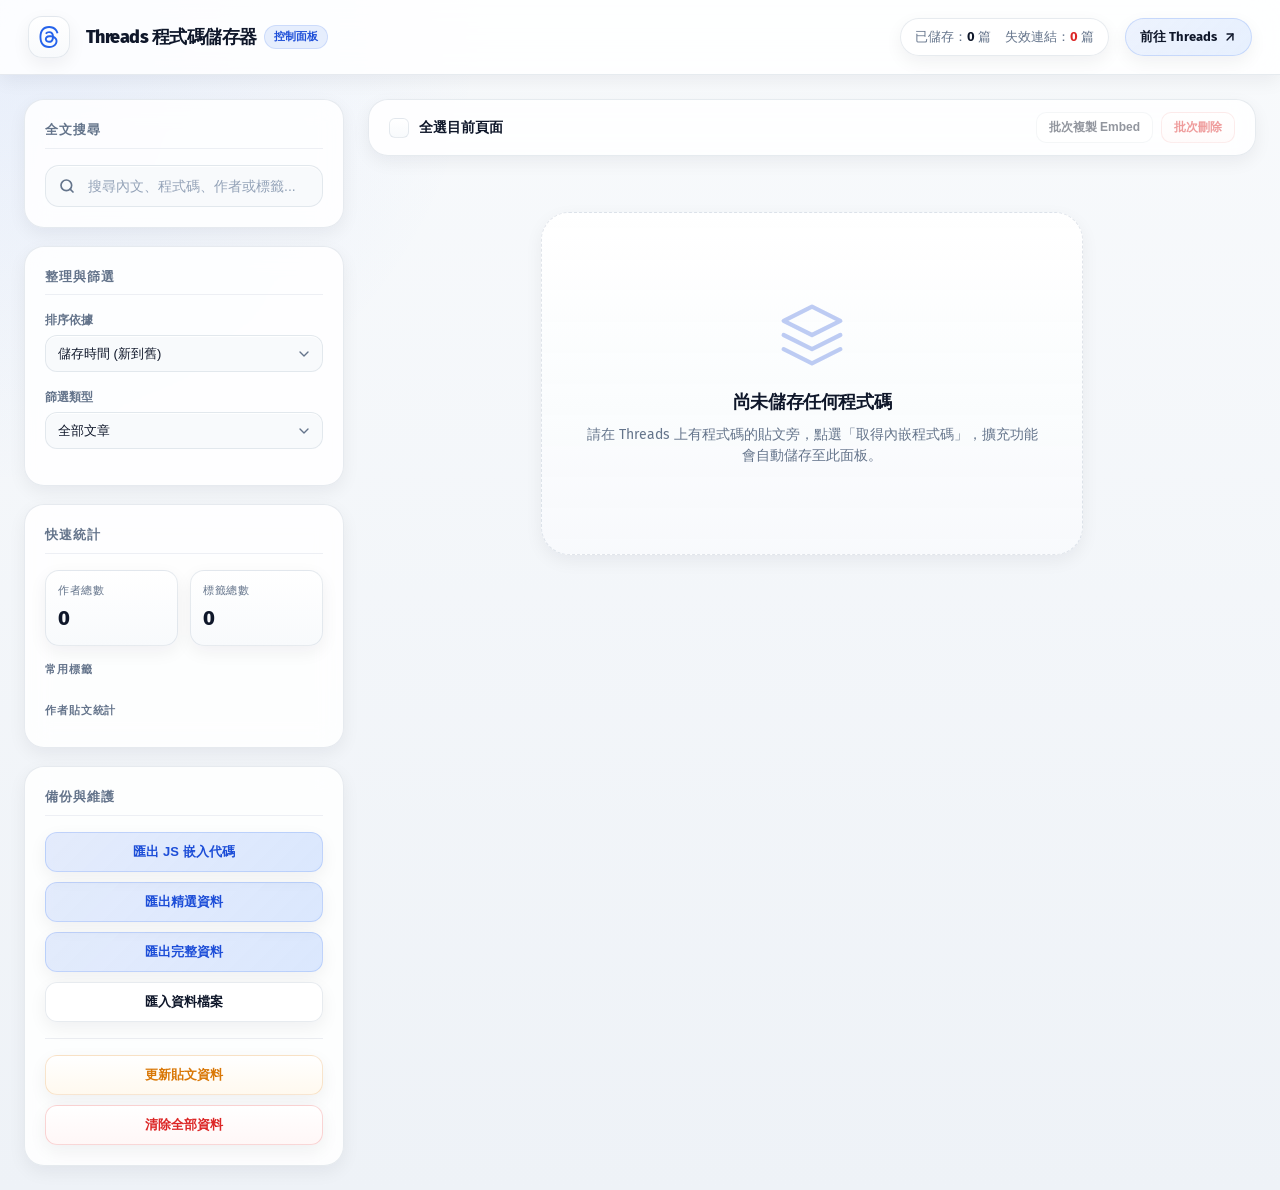
==== dashboard.html @ d208f596 "feat(dashboard): 新增貼文即時預覽彈窗與技術架構文件 - 實作貼文即時預覽 Modal，支援原生 Frame 渲染、原始碼檢視與多裝置寬度切換 - 更新 manifest.json 安" ====
<!DOCTYPE html>
<html lang="zh-TW">

<head>
  <meta charset="UTF-8">
  <link rel="icon" type="image/png" href="favicon.png">
  <meta name="viewport" content="width=device-width, initial-scale=1.0">
  <title>Threads 程式碼儲存器 - 控制面板</title>
  <link rel="stylesheet" href="dashboard.css">
</head>

<body>
  <header class="navbar">
    <div class="nav-left">
      <div class="logo">
        <svg aria-label="Threads" height="24" role="img" viewBox="0 0 192 192" width="24"
          xmlns="http://www.w3.org/2000/svg" fill="currentColor">
          <path
            d="M141.537 88.9883C140.71 88.5919 139.87 88.2104 139.019 87.8451C137.537 60.5382 122.616 44.905 97.5619 44.745C97.4484 44.7443 97.3355 44.7443 97.222 44.7443C82.2364 44.7443 69.7731 51.1409 62.102 62.7807L75.881 72.2328C81.6116 63.5383 90.6052 61.6848 97.2286 61.6848C97.3051 61.6848 97.3819 61.6848 97.4576 61.6855C105.707 61.7381 111.932 64.1366 115.961 68.814C118.893 72.2193 120.854 76.925 121.825 82.8638C114.511 81.6207 106.601 81.2385 98.145 81.7233C74.3247 83.0954 59.0111 96.9879 60.0396 116.292C60.5615 126.084 65.4397 134.508 73.775 140.011C80.8224 144.663 89.899 146.938 99.3323 146.423C111.79 145.74 121.563 140.987 128.381 132.296C133.559 125.696 136.834 117.143 138.28 106.366C144.217 109.949 148.617 114.664 151.047 120.332C155.179 129.967 155.42 145.8 142.501 158.708C131.182 170.016 117.576 174.908 97.0135 175.059C74.2042 174.89 56.9538 167.575 45.7381 153.317C35.2355 139.966 29.8077 120.682 29.6052 96C29.8077 71.3178 35.2355 52.0336 45.7381 38.6827C56.9538 24.4249 74.2039 17.11 97.0132 16.9405C119.988 17.1113 137.539 24.4614 149.184 38.788C154.894 45.8136 159.199 54.6488 162.037 64.9503L178.184 60.6422C174.744 47.9622 169.331 37.0357 161.965 27.974C147.036 9.60668 125.202 0.195148 97.0695 0H96.9569C68.8816 0.19447 47.2921 9.6418 32.7883 28.0793C19.8819 44.4864 13.2244 67.3157 13.0007 95.9325L13 96L13.0007 96.0675C13.2244 124.684 19.8819 147.514 32.7883 163.921C47.2921 182.358 68.8816 191.806 96.9569 192H97.0695C122.03 191.827 139.624 185.292 154.118 170.811C173.081 151.866 172.51 128.119 166.26 113.541C161.776 103.087 153.227 94.5962 141.537 88.9883ZM98.4405 129.507C88.0005 130.095 77.1544 125.409 76.6196 115.372C76.2232 107.93 81.9158 99.626 99.0812 98.6368C101.047 98.5234 102.976 98.468 104.871 98.468C111.106 98.468 116.939 99.0737 122.242 100.233C120.264 124.935 108.662 128.946 98.4405 129.507Z" />
        </svg>
      </div>
      <h1 class="nav-title">Threads 程式碼儲存器 <span class="badge">控制面板</span></h1>
    </div>
    <div class="nav-right">
      <div class="global-stats">
        <span class="stat-item">已儲存：<strong id="totalSavedCount">0</strong> 篇</span>
        <span class="stat-item">失效連結：<strong id="totalExpiredCount" class="danger-text">0</strong> 篇</span>
        <span class="stat-item is-hidden" id="updatingStatItem">更新中：<strong id="updatingProgressCount"
            class="warning-text">0/0</strong></span>
      </div>
      <a href="https://www.threads.com/" target="_blank" rel="noopener noreferrer" class="threads-link">
        前往 Threads
        <svg xmlns="http://www.w3.org/2000/svg" width="14" height="14" viewBox="0 0 24 24" fill="none"
          stroke="currentColor" stroke-width="2.5" stroke-linecap="round" stroke-linejoin="round">
          <line x1="7" y1="17" x2="17" y2="7" />
          <polyline points="7 7 17 7 17 17" />
        </svg>
      </a>
    </div>
  </header>
  <div class="dashboard-container">
    <aside class="sidebar">
      <div class="sidebar-section">
        <h3>全文搜尋</h3>
        <div class="search-wrapper">
          <svg xmlns="http://www.w3.org/2000/svg" width="16" height="16" viewBox="0 0 24 24" fill="none"
            stroke="currentColor" stroke-width="2.5" stroke-linecap="round" stroke-linejoin="round" class="search-icon">
            <circle cx="11" cy="11" r="8" />
            <line x1="21" y1="21" x2="16.65" y2="16.65" />
          </svg>
          <input type="text" id="searchInput" placeholder="搜尋內文、程式碼、作者或標籤...">
        </div>
      </div>
      <div class="sidebar-section">
        <h3>整理與篩選</h3>
        <div class="control-group">
          <label for="sortSelect">排序依據</label>
          <select id="sortSelect" class="form-select">
            <option value="savedAt-desc">儲存時間 (新到舊)</option>
            <option value="savedAt-asc">儲存時間 (舊到新)</option>
            <option value="timestamp-desc">發文時間 (新到舊)</option>
            <option value="timestamp-asc">發文時間 (舊到新)</option>
            <option value="author-asc">作者 (A-Z)</option>
            <option value="author-desc">作者 (Z-A)</option>
            <option value="codeCount-desc">程式碼數量 (多到少)</option>
            <option value="codeCount-asc">程式碼數量 (少到多)</option>
          </select>
        </div>
        <div class="control-group">
          <label for="filterSelect">篩選類型</label>
          <select id="filterSelect" class="form-select">
            <option value="all">全部文章</option>
            <option value="author">按作者</option>
            <option value="tag">按標籤</option>
            <option value="noTimestamp">無發文時間</option>
            <option value="expired">失效貼文</option>
          </select>
        </div>
        <div class="control-group is-hidden" id="filterValueContainer">
          <label for="filterValueSelect">篩選數值</label>
          <select id="filterValueSelect" class="form-select">
            <option value="">全部</option>
          </select>
        </div>
      </div>
      <div class="sidebar-section">
        <h3>快速統計</h3>
        <div class="stats-panel">
          <div class="mini-stat-card">
            <span class="label">作者總數</span>
            <span class="val" id="uniqueAuthorsCount">0</span>
          </div>
          <div class="mini-stat-card">
            <span class="label">標籤總數</span>
            <span class="val" id="uniqueTagsCount">0</span>
          </div>
        </div>
        <div class="tags-cloud-wrapper">
          <div class="small-title">常用標籤</div>
          <div class="tags-cloud" id="tagsCloud">
          </div>
        </div>
        <div class="authors-cloud-wrapper">
          <div class="small-title">作者貼文統計</div>
          <div class="authors-cloud" id="authorsCloud">
          </div>
        </div>
      </div>
      <div class="sidebar-section">
        <h3>備份與維護</h3>
        <div class="actions-grid">
          <button class="btn btn-primary" id="exportBtn" title="匯出簡易嵌入代碼 (.js)">匯出 JS 嵌入代碼</button>
          <button class="btn btn-primary" id="exportFeaturedBtn" title="匯出精選貼文格式 (config.js)">匯出精選資料</button>
          <button class="btn btn-primary" id="exportFullBtn" title="匯出包含貼文詳細資料的備份檔案 (.js)">匯出完整資料</button>
          <button class="btn id-btn" id="importBtn">匯入資料檔案</button>
        </div>
        <div class="maintenance-actions">
          <button class="btn btn-warning" id="updateTimestampsBtn" title="開啟暫時分頁，向 Threads 擷取最新發文時間與內容">更新貼文資料</button>
          <div class="update-controls is-hidden" id="updateControlsContainer">
            <div class="update-progress-info">
              <span class="update-progress-text" id="updateProgressText">更新中 (0/0)</span>
              <span class="update-badge" id="updateStatusBadge">執行中</span>
            </div>
            <div class="progress-track">
              <div class="progress-fill" id="updateProgressFill"></div>
            </div>
            <div class="update-btn-group">
              <button class="btn btn-small btn-primary" id="pauseUpdateBtn" title="暫停/繼續更新">暫停</button>
              <button class="btn btn-small btn-danger" id="cancelUpdateBtn" title="停止更新">取消</button>
            </div>
          </div>
          <button class="btn btn-danger" id="clearBtn">清除全部資料</button>
        </div>
      </div>
    </aside>
    <main class="main-content">
      <div class="batch-bar">
        <div class="batch-left">
          <label class="checkbox-container">
            <input type="checkbox" id="selectAllCheckbox">
            <span class="checkmark"></span>
            <span class="label-text">全選目前頁面</span>
          </label>
          <span id="selectionInfo" class="selection-info-text is-hidden">已選取 0 篇</span>
        </div>
        <div class="batch-right batch-actions-disabled" id="batchActionsContainer">
          <button class="btn btn-small" id="batchCopyEmbedBtn">批次複製 Embed</button>
          <button class="btn btn-small btn-danger" id="batchDeleteBtn">批次刪除</button>
        </div>
      </div>
      <div class="grid-container" id="articlesContainer">
        <div class="empty-state">
          <svg xmlns="http://www.w3.org/2000/svg" viewBox="0 0 24 24" fill="none" stroke="currentColor"
            stroke-width="1.5" stroke-linecap="round" stroke-linejoin="round" class="empty-icon">
            <polygon points="12 2 2 7 12 12 22 7 12 2" />
            <polyline points="2 17 12 22 22 17" />
            <polyline points="2 12 12 17 22 12" />
          </svg>
          <p class="empty-title">尚未儲存任何程式碼</p>
          <p class="empty-description">請在 Threads 上有程式碼的貼文旁，點選「取得內嵌程式碼」，擴充功能會自動儲存至此面板。</p>
        </div>
      </div>
    </main>
  </div>
  <div class="modal-overlay" id="confirmModal">
    <div class="modal-container">
      <div class="modal-header">
        <h4 id="modalTitle">確認操作</h4>
        <button class="modal-close-btn" id="modalCloseBtn">&times;</button>
      </div>
      <div class="modal-body">
        <p id="modalMessage">您確定要執行此操作嗎？此動作將無法還原。</p>
      </div>
      <div class="modal-footer">
        <button class="btn" id="modalCancelBtn">取消</button>
        <button class="btn btn-danger" id="modalConfirmBtn">確定</button>
      </div>
    </div>
  </div>
  <div class="modal-overlay" id="importModal">
    <div class="modal-container">
      <div class="modal-header">
        <h4>匯入資料選項</h4>
        <button class="modal-close-btn" id="importModalCloseBtn">&times;</button>
      </div>
      <div class="modal-body">
        <p id="importModalMessage">偵測到已準備匯入的文章資料。請選擇匯入模式：</p>
        <div class="import-mode-options">
          <div class="import-option" id="importModeMerge">
            <h5>合併資料 (推薦)</h5>
            <p>與現有資料進行比對，僅加入不存在的貼文，不會覆蓋現有內容。</p>
          </div>
          <div class="import-option" id="importModeOverwrite">
            <h5>完全覆寫</h5>
            <p>清除所有現有儲存的貼文，以匯入的檔案內容完全取代。</p>
          </div>
        </div>
      </div>
      <div class="modal-footer">
        <button class="btn" id="importModalCancelBtn">取消匯入</button>
      </div>
    </div>
  </div>
  <div class="modal-overlay preview-modal-overlay" id="previewModal">
    <div class="modal-container preview-modal-container">
      <div class="preview-modal-header">
        <div class="preview-header-left">
          <div class="preview-badge">即時預覽</div>
          <h4 id="previewAuthorTitle">@author</h4>
          <span class="preview-counter" id="previewIndexCounter">第 1 / 1 篇</span>
        </div>
        <div class="preview-header-nav">
          <button class="preview-nav-btn" id="previewPrevBtn" title="上一篇 (鍵盤 ←)">
            <svg xmlns="http://www.w3.org/2000/svg" width="16" height="16" viewBox="0 0 24 24" fill="none"
              stroke="currentColor" stroke-width="2.5" stroke-linecap="round" stroke-linejoin="round">
              <polyline points="15 18 9 12 15 6" />
            </svg>
          </button>
          <button class="preview-nav-btn" id="previewNextBtn" title="下一篇 (鍵盤 →)">
            <svg xmlns="http://www.w3.org/2000/svg" width="16" height="16" viewBox="0 0 24 24" fill="none"
              stroke="currentColor" stroke-width="2.5" stroke-linecap="round" stroke-linejoin="round">
              <polyline points="9 18 15 12 9 6" />
            </svg>
          </button>
          <button class="modal-close-btn preview-close-btn" id="previewCloseBtn" title="關閉 (ESC)">&times;</button>
        </div>
      </div>
      <div class="preview-toolbar">
        <div class="preview-tabs">
          <button class="preview-tab active" data-tab="embed">原生內嵌預覽</button>
          <button class="preview-tab" data-tab="raw">原始碼與中繼資料</button>
        </div>
        <div class="preview-device-switcher" id="previewDeviceSwitcher">
          <button class="device-btn active" data-width="658px" title="Threads 官方預設寬度 (658px)">官方預設 (658px)</button>
          <button class="device-btn" data-width="480px" title="平板 (480px)">平板 (480px)</button>
          <button class="device-btn" data-width="320px" title="手機 / 官方最小寬度 (320px)">手機 (320px)</button>
          <button class="device-btn" data-width="100%" title="自適應 100%">自適應 (100%)</button>
        </div>
      </div>
      <div class="preview-modal-body">
        <div class="preview-pane active" id="paneEmbed">
          <div class="preview-iframe-wrapper" id="previewIframeWrapper">
            <div class="preview-loading-spinner" id="previewLoadingSpinner">
              <div class="spinner"></div>
              <span>正在載入 Threads 原生內嵌元件...</span>
            </div>
            <iframe id="previewIframe" class="preview-iframe" src="about:blank" title="Threads 貼文即時預覽框架"></iframe>
          </div>
        </div>
        <div class="preview-pane" id="paneRaw">
          <div class="preview-raw-view" id="previewRawView"></div>
        </div>
      </div>
      <div class="preview-modal-footer">
        <div class="preview-footer-left">
          <span class="preview-post-time" id="previewPostTime"></span>
        </div>
        <div class="preview-footer-actions">
          <button class="preview-action-btn secondary" id="previewCopyCodeBtn">
            <svg xmlns="http://www.w3.org/2000/svg" width="14" height="14" viewBox="0 0 24 24" fill="none"
              stroke="currentColor" stroke-width="2.5" stroke-linecap="round" stroke-linejoin="round">
              <rect x="9" y="9" width="13" height="13" rx="2" ry="2" />
              <path d="M5 15H4a2 2 0 0 1-2-2V4a2 2 0 0 1 2-2h9a2 2 0 0 1 2 2v1" />
            </svg>
            複製程式碼
          </button>
          <button class="preview-action-btn secondary" id="previewCopyEmbedBtn">
            <svg xmlns="http://www.w3.org/2000/svg" width="14" height="14" viewBox="0 0 24 24" fill="none"
              stroke="currentColor" stroke-width="2.5" stroke-linecap="round" stroke-linejoin="round">
              <polyline points="16 18 22 12 16 6" />
              <polyline points="8 6 2 12 8 18" />
            </svg>
            複製內嵌代碼
          </button>
          <a class="preview-action-btn primary" id="previewOpenThreadsLink" target="_blank" rel="noopener noreferrer">
            <span>在 Threads 開啟原文</span>
            <svg xmlns="http://www.w3.org/2000/svg" width="13" height="13" viewBox="0 0 24 24" fill="none"
              stroke="currentColor" stroke-width="2.5" stroke-linecap="round" stroke-linejoin="round">
              <path d="M18 13v6a2 2 0 0 1-2 2H5a2 2 0 0 1-2-2V8a2 2 0 0 1 2-2h6" />
              <polyline points="15 3 21 3 21 9" />
              <line x1="10" y1="14" x2="21" y2="3" />
            </svg>
          </a>
        </div>
      </div>
    </div>
  </div>
  <div class="toast-container" id="toastContainer"></div>
  <input type="file" id="importFileInput" accept=".js,.json" class="is-hidden" title="匯入資料檔案">
  <script src="dashboard.js"></script>
</body>

</html>
---- dashboard.css ----
@import url('https://fonts.googleapis.com/css2?family=Fira+Code:wght@400;500;600;700&family=Fira+Sans:wght@400;500;600;700;800&display=swap');

:root {
    color-scheme: light;
    --bg-color: #f4f7fb;
    --panel-bg: rgba(255, 255, 255, 0.86);
    --panel-border: rgba(148, 163, 184, 0.22);
    --card-bg: rgba(255, 255, 255, 0.96);
    --card-border: rgba(148, 163, 184, 0.18);
    --text-primary: #0f172a;
    --text-secondary: #64748b;
    --primary-blue: #2563eb;
    --primary-blue-hover: #1d4ed8;
    --danger-red: #dc2626;
    --danger-red-hover: #b91c1c;
    --warning-orange: #d97706;
    --warning-orange-hover: #b45309;
    --code-bg: #f8fafc;
    --code-text: #0f172a;
    --code-border: rgba(148, 163, 184, 0.22);
    --font-sans: 'Fira Sans', -apple-system, BlinkMacSystemFont, 'Segoe UI', sans-serif;
    --font-mono: 'Fira Code', ui-monospace, SFMono-Regular, Consolas, monospace;
    --transition-speed: 0.18s;
    --focus-ring: 0 0 0 4px rgba(37, 99, 235, 0.14);
    --shadow-sm: 0 6px 18px rgba(15, 23, 42, 0.06);
    --shadow-md: 0 14px 36px rgba(15, 23, 42, 0.08);
    --shadow-lg: 0 24px 48px rgba(15, 23, 42, 0.12);
    --radius-sm: 12px;
    --radius-md: 16px;
    --radius-lg: 20px;
    --radius-xl: 28px;
}

* {
    margin: 0;
    padding: 0;
    box-sizing: border-box;
}

html {
    background: var(--bg-color);
}

body {
    font-family: var(--font-sans);
    background:
        radial-gradient(circle at top left, rgba(37, 99, 235, 0.08), transparent 28%),
        linear-gradient(180deg, #f8fafc 0%, #eef2f7 100%);
    color: var(--text-primary);
    min-height: 100vh;
    display: flex;
    flex-direction: column;
    overflow-x: hidden;
    line-height: 1.5;
}

.navbar {
    display: flex;
    justify-content: space-between;
    align-items: center;
    gap: 16px;
    padding: 16px 28px;
    background: rgba(255, 255, 255, 0.84);
    -webkit-backdrop-filter: blur(16px);
    backdrop-filter: blur(16px);
    border-bottom: 1px solid var(--panel-border);
    position: sticky;
    top: 0;
    z-index: 100;
    box-shadow: var(--shadow-sm);
}

.nav-left,
.nav-right {
    display: flex;
    align-items: center;
    gap: 16px;
    min-width: 0;
}

.logo {
    width: 42px;
    height: 42px;
    border-radius: 14px;
    display: inline-flex;
    align-items: center;
    justify-content: center;
    background: linear-gradient(180deg, #fff, #f8fafc);
    border: 1px solid var(--panel-border);
    box-shadow: var(--shadow-sm);
    color: var(--primary-blue);
    flex-shrink: 0;
}

.logo svg {
    width: 22px;
    height: 22px;
}

.nav-title {
    font-size: 18px;
    font-weight: 800;
    display: flex;
    align-items: center;
    gap: 8px;
    letter-spacing: -0.03em;
    white-space: nowrap;
}

.nav-title .badge {
    font-size: 11px;
    background: rgba(37, 99, 235, 0.1);
    color: var(--primary-blue-hover);
    padding: 3px 9px;
    border-radius: 999px;
    font-weight: 700;
    border: 1px solid rgba(37, 99, 235, 0.14);
    letter-spacing: 0;
}

.global-stats {
    display: flex;
    align-items: center;
    gap: 14px;
    font-size: 13px;
    background: rgba(255, 255, 255, 0.86);
    padding: 8px 14px;
    border-radius: 999px;
    border: 1px solid var(--panel-border);
    box-shadow: var(--shadow-sm);
    flex-wrap: wrap;
}

.stat-item {
    color: var(--text-secondary);
}

.stat-item strong {
    color: var(--text-primary);
}

.danger-text {
    color: var(--danger-red) !important;
}

.warning-text {
    color: var(--warning-orange) !important;
}

.threads-link {
    display: inline-flex;
    align-items: center;
    gap: 6px;
    font-size: 13px;
    font-weight: 700;
    color: var(--text-primary);
    text-decoration: none;
    background: linear-gradient(135deg, rgba(37, 99, 235, 0.08), rgba(59, 130, 246, 0.12));
    border: 1px solid rgba(37, 99, 235, 0.18);
    padding: 8px 14px;
    border-radius: 999px;
    transition: transform var(--transition-speed), box-shadow var(--transition-speed), background var(--transition-speed), border-color var(--transition-speed);
    box-shadow: var(--shadow-sm);
    flex-shrink: 0;
}

.threads-link:hover {
    background: linear-gradient(135deg, rgba(37, 99, 235, 0.12), rgba(59, 130, 246, 0.16));
    border-color: rgba(37, 99, 235, 0.26);
    transform: translateY(-1px);
    box-shadow: var(--shadow-md);
}

.dashboard-container {
    display: flex;
    flex: 1;
    width: 100%;
    max-width: 1800px;
    margin: 0 auto;
    padding: 24px;
    gap: 24px;
    min-width: 0;
}

.sidebar {
    width: 320px;
    flex-shrink: 0;
    display: flex;
    flex-direction: column;
    gap: 18px;
}

.sidebar-section {
    background: var(--panel-bg);
    border: 1px solid var(--panel-border);
    border-radius: var(--radius-lg);
    padding: 20px;
    -webkit-backdrop-filter: blur(12px);
    backdrop-filter: blur(12px);
    box-shadow: var(--shadow-sm);
}

.sidebar-section h3 {
    font-size: 13px;
    font-weight: 800;
    text-transform: uppercase;
    letter-spacing: 0.08em;
    margin-bottom: 16px;
    color: var(--text-secondary);
    padding-bottom: 8px;
    border-bottom: 1px solid rgba(148, 163, 184, 0.16);
}

.search-wrapper {
    position: relative;
    width: 100%;
}

.search-icon {
    position: absolute;
    left: 14px;
    top: 50%;
    transform: translateY(-50%);
    color: var(--text-secondary);
    pointer-events: none;
}

#searchInput {
    width: 100%;
    padding: 12px 16px 12px 42px;
    background: rgba(248, 250, 252, 0.96);
    border: 1px solid var(--panel-border);
    border-radius: 14px;
    color: var(--text-primary);
    font-size: 14px;
    outline: none;
    transition: all var(--transition-speed);
    box-shadow: inset 0 1px 0 rgba(255, 255, 255, 0.85);
}

#searchInput::placeholder {
    color: #94a3b8;
}

#searchInput:hover {
    border-color: rgba(148, 163, 184, 0.32);
    background: #fff;
}

#searchInput:focus {
    border-color: rgba(37, 99, 235, 0.28);
    box-shadow: var(--focus-ring);
    background: #fff;
}

.control-group {
    margin-bottom: 16px;
    display: flex;
    flex-direction: column;
    gap: 6px;
}

.control-group:last-child {
    margin-bottom: 0;
}

.control-group label {
    font-size: 12px;
    font-weight: 600;
    color: var(--text-secondary);
}

.form-select {
    width: 100%;
    padding: 10px 12px;
    background: rgba(248, 250, 252, 0.96);
    border: 1px solid var(--panel-border);
    border-radius: 12px;
    color: var(--text-primary);
    font-size: 13px;
    cursor: pointer;
    outline: none;
    transition: all var(--transition-speed);
    appearance: none;
    background-image: url("data:image/svg+xml,%3Csvg xmlns='http://www.w3.org/2000/svg' width='24' height='24' viewBox='0 0 24 24' fill='none' stroke='%2364748b' stroke-width='2' stroke-linecap='round' stroke-linejoin='round'%3E%3Cpolyline points='6 9 12 15 18 9'%3E%3C/polyline%3E%3C/svg%3E");
    background-repeat: no-repeat;
    background-position: right 10px center;
    background-size: 16px;
    box-shadow: inset 0 1px 0 rgba(255, 255, 255, 0.85);
}

.form-select:hover {
    border-color: rgba(148, 163, 184, 0.32);
    background-color: #fff;
}

.form-select:focus {
    border-color: rgba(37, 99, 235, 0.28);
    box-shadow: var(--focus-ring);
    background-color: #fff;
}

.form-select option {
    background: #fff;
    color: var(--text-primary);
}

.stats-panel {
    display: grid;
    grid-template-columns: repeat(2, minmax(0, 1fr));
    gap: 12px;
    margin-bottom: 16px;
}

.mini-stat-card {
    background: linear-gradient(180deg, #fff, #f8fafc);
    border: 1px solid var(--panel-border);
    padding: 12px;
    border-radius: 14px;
    display: flex;
    flex-direction: column;
    gap: 4px;
    box-shadow: var(--shadow-sm);
}

.mini-stat-card .label {
    font-size: 11px;
    color: var(--text-secondary);
    text-transform: uppercase;
    letter-spacing: 0.05em;
}

.mini-stat-card .val {
    font-size: 20px;
    font-weight: 800;
    color: var(--text-primary);
    letter-spacing: -0.03em;
}

.tags-cloud-wrapper,
.authors-cloud-wrapper {
    display: flex;
    flex-direction: column;
    gap: 8px;
}

.authors-cloud-wrapper {
    margin-top: 16px;
}

.tags-cloud-wrapper .small-title,
.authors-cloud-wrapper .small-title {
    font-size: 11px;
    font-weight: 700;
    color: var(--text-secondary);
    text-transform: uppercase;
    letter-spacing: 0.08em;
}

.tags-cloud,
.authors-cloud {
    display: flex;
    flex-wrap: wrap;
    gap: 6px;
    max-height: 120px;
    overflow-y: auto;
}

.tag-badge {
    font-size: 11px;
    background: rgba(37, 99, 235, 0.08);
    color: var(--primary-blue-hover);
    padding: 4px 8px;
    border-radius: 999px;
    cursor: pointer;
    border: 1px solid rgba(37, 99, 235, 0.14);
    transition: all var(--transition-speed);
}

.tag-badge:hover {
    background: rgba(37, 99, 235, 0.14);
    color: var(--primary-blue-hover);
    border-color: rgba(37, 99, 235, 0.22);
}

.tag-badge.active {
    background: linear-gradient(135deg, rgba(37, 99, 235, 0.16), rgba(59, 130, 246, 0.2));
    color: var(--primary-blue-hover);
    border-color: rgba(37, 99, 235, 0.26);
}

.actions-grid,
.maintenance-actions {
    display: flex;
    flex-direction: column;
    gap: 10px;
}

.actions-grid {
    margin-bottom: 16px;
}

.maintenance-actions {
    border-top: 1px solid rgba(148, 163, 184, 0.18);
    padding-top: 16px;
}

.btn {
    width: 100%;
    padding: 10px 16px;
    font-size: 13px;
    font-weight: 700;
    border-radius: 12px;
    cursor: pointer;
    transition: all var(--transition-speed);
    border: 1px solid var(--panel-border);
    background: rgba(255, 255, 255, 0.96);
    color: var(--text-primary);
    display: inline-flex;
    align-items: center;
    justify-content: center;
    gap: 8px;
    text-align: center;
    box-shadow: var(--shadow-sm);
}

.btn:hover {
    background: linear-gradient(180deg, #fff, #f8fafc);
    border-color: rgba(148, 163, 184, 0.32);
    transform: translateY(-1px);
    box-shadow: var(--shadow-md);
}

.btn:active {
    transform: translateY(0);
}

.btn:focus-visible {
    outline: none;
    box-shadow: var(--focus-ring);
}

.btn-primary {
    background: linear-gradient(135deg, rgba(37, 99, 235, 0.12), rgba(59, 130, 246, 0.18));
    border-color: rgba(37, 99, 235, 0.18);
    color: var(--primary-blue-hover);
}

.btn-primary:hover {
    background: linear-gradient(135deg, rgba(37, 99, 235, 0.16), rgba(59, 130, 246, 0.22));
    border-color: rgba(37, 99, 235, 0.24);
}

.btn-danger {
    background: linear-gradient(180deg, #fff, #fff7f7);
    border-color: rgba(220, 38, 38, 0.18);
    color: var(--danger-red);
}

.btn-danger:hover {
    background: linear-gradient(180deg, #fff, #fff1f1);
    border-color: rgba(220, 38, 38, 0.28);
}

.btn-warning {
    background: linear-gradient(180deg, #fff, #fff9ef);
    border-color: rgba(217, 119, 6, 0.18);
    color: var(--warning-orange);
}

.btn-warning:hover {
    background: linear-gradient(180deg, #fff, #fff3df);
    border-color: rgba(217, 119, 6, 0.28);
}

.btn-updating {
    background: linear-gradient(135deg, rgba(217, 119, 6, 0.15), rgba(245, 158, 11, 0.25));
    border-color: rgba(217, 119, 6, 0.4);
    color: #b45309;
    animation: pulse-updating 1.8s infinite ease-in-out;
}

@keyframes pulse-updating {

    0%,
    100% {
        opacity: 1;
        transform: scale(1);
    }

    50% {
        opacity: 0.85;
        transform: scale(0.99);
    }
}

.btn-small {
    width: auto;
    padding: 6px 12px;
    font-size: 12px;
    border-radius: 10px;
    box-shadow: none;
}

.update-controls {
    display: flex;
    flex-direction: column;
    gap: 10px;
    background: rgba(248, 250, 252, 0.92);
    border: 1px solid var(--panel-border);
    border-radius: 12px;
    padding: 12px;
    box-shadow: var(--shadow-sm);
}

.update-progress-info {
    display: flex;
    justify-content: space-between;
    align-items: center;
    font-size: 12px;
    font-weight: 700;
}

.update-progress-text {
    color: var(--text-primary);
}

.update-badge {
    font-size: 11px;
    font-weight: 700;
    padding: 2px 8px;
    border-radius: 999px;
    background: rgba(217, 119, 6, 0.15);
    color: var(--warning-orange);
    border: 1px solid rgba(217, 119, 6, 0.3);
}

.update-badge.paused {
    background: rgba(100, 116, 139, 0.15);
    color: #475569;
    border-color: rgba(100, 116, 139, 0.3);
}

.progress-track {
    width: 100%;
    height: 6px;
    background: rgba(226, 232, 240, 0.85);
    border-radius: 999px;
    overflow: hidden;
}

.progress-fill {
    width: 0%;
    height: 100%;
    background: linear-gradient(90deg, #f59e0b, #eab308);
    border-radius: 999px;
    transition: width 0.3s ease;
}

.update-btn-group {
    display: flex;
    gap: 8px;
}

.update-btn-group .btn {
    flex: 1;
}

.main-content {
    flex: 1;
    min-width: 0;
    display: flex;
    flex-direction: column;
    gap: 16px;
}

.batch-bar {
    background: var(--panel-bg);
    border: 1px solid var(--panel-border);
    border-radius: var(--radius-lg);
    padding: 12px 20px;
    display: flex;
    justify-content: space-between;
    align-items: center;
    -webkit-backdrop-filter: blur(12px);
    backdrop-filter: blur(12px);
    box-shadow: var(--shadow-sm);
    gap: 16px;
}

.batch-left {
    display: flex;
    align-items: center;
    gap: 16px;
    min-width: 0;
}

.batch-right {
    display: flex;
    align-items: center;
    gap: 8px;
    transition: opacity var(--transition-speed);
    flex-wrap: wrap;
    justify-content: flex-end;
}

.batch-actions-disabled {
    opacity: 0.45;
    pointer-events: none;
}

.selection-info-text {
    font-size: 13px;
    color: var(--primary-blue-hover);
    font-weight: 700;
}

.is-hidden {
    display: none;
}

.checkbox-container {
    display: inline-flex;
    align-items: center;
    position: relative;
    padding-left: 30px;
    cursor: pointer;
    font-size: 14px;
    -webkit-user-select: none;
    user-select: none;
    color: var(--text-primary);
    min-height: 20px;
    font-weight: 600;
}

.checkbox-container input {
    position: absolute;
    opacity: 0;
    cursor: pointer;
    height: 0;
    width: 0;
}

.checkmark {
    position: absolute;
    left: 0;
    top: 50%;
    transform: translateY(-50%);
    height: 20px;
    width: 20px;
    background: linear-gradient(180deg, #fff, #f8fafc);
    border: 1.5px solid var(--panel-border);
    border-radius: 6px;
    transition: all var(--transition-speed);
    box-shadow: inset 0 1px 0 rgba(255, 255, 255, 0.85);
}

.checkbox-container:hover input~.checkmark {
    border-color: rgba(148, 163, 184, 0.36);
}

.checkbox-container input:checked~.checkmark {
    background: linear-gradient(135deg, var(--primary-blue), var(--primary-blue-hover));
    border-color: var(--primary-blue);
}

.checkmark:after {
    content: '';
    position: absolute;
    display: none;
}

.checkbox-container input:checked~.checkmark:after {
    display: block;
}

.checkbox-container .checkmark:after {
    left: 6px;
    top: 2px;
    width: 5px;
    height: 10px;
    border: solid white;
    border-width: 0 2px 2px 0;
    transform: rotate(45deg);
}

.checkbox-container input:indeterminate~.checkmark {
    background: linear-gradient(135deg, var(--primary-blue), var(--primary-blue-hover));
    border-color: var(--primary-blue);
}

.checkbox-container input:indeterminate~.checkmark:after {
    display: block;
    left: 4px;
    top: 8px;
    width: 10px;
    height: 2px;
    border: solid white;
    border-width: 2px 0 0 0;
    transform: none;
}

.grid-container {
    display: grid;
    grid-template-columns: repeat(auto-fill, minmax(360px, 1fr));
    gap: 20px;
    align-content: start;
    flex: 1;
    min-width: 0;
}

.article-card {
    position: relative;
    background: var(--card-bg);
    border: 1px solid var(--card-border);
    border-radius: var(--radius-xl);
    padding: 20px;
    display: flex;
    flex-direction: column;
    gap: 14px;
    transition: all var(--transition-speed);
    overflow: hidden;
    box-shadow: var(--shadow-sm);
}

.article-card:hover {
    transform: translateY(-2px);
    border-color: rgba(37, 99, 235, 0.18);
    box-shadow: var(--shadow-md);
}

.article-card.selected {
    border-color: rgba(37, 99, 235, 0.28);
    background: linear-gradient(180deg, rgba(37, 99, 235, 0.05), rgba(37, 99, 235, 0.02));
}

.card-checkbox {
    position: absolute;
    top: 20px;
    left: 20px;
}

.card-content-wrapper {
    padding-left: 32px;
    display: flex;
    flex-direction: column;
    gap: 14px;
}

.card-header {
    display: flex;
    justify-content: space-between;
    align-items: flex-start;
    gap: 12px;
}

.card-header .author {
    font-size: 15px;
    font-weight: 800;
    color: var(--text-primary);
    letter-spacing: -0.02em;
}

.card-header .time-info {
    display: flex;
    flex-direction: column;
    align-items: flex-end;
    font-size: 11px;
    color: var(--text-secondary);
    font-family: var(--font-mono);
    gap: 2px;
}

.card-body {
    font-size: 14px;
    color: #334155;
    line-height: 1.7;
    white-space: pre-wrap;
    word-break: break-word;
}

.card-body .expand-text-btn {
    background: none;
    border: none;
    color: var(--primary-blue);
    cursor: pointer;
    font-weight: 700;
    font-size: 13px;
    padding: 0 4px;
    margin-left: 4px;
}

.card-body .expand-text-btn:hover {
    text-decoration: underline;
}

.card-tags {
    display: flex;
    flex-wrap: wrap;
    gap: 6px;
}

.card-tag {
    font-size: 11px;
    background: rgba(37, 99, 235, 0.08);
    color: var(--primary-blue-hover);
    padding: 4px 8px;
    border-radius: 999px;
    cursor: pointer;
    transition: all var(--transition-speed);
    border: 1px solid rgba(37, 99, 235, 0.14);
}

.card-tag:hover {
    background: rgba(37, 99, 235, 0.14);
    color: var(--primary-blue-hover);
    border-color: rgba(37, 99, 235, 0.22);
}

.status-badge {
    display: inline-flex;
    align-items: center;
    font-size: 11px;
    font-weight: 700;
    padding: 4px 8px;
    border-radius: 999px;
    align-self: flex-start;
}

.status-badge.expired {
    background: rgba(220, 38, 38, 0.08);
    color: var(--danger-red);
    border: 1px solid rgba(220, 38, 38, 0.16);
}

.code-blocks {
    display: flex;
    flex-direction: column;
    gap: 12px;
}

.code-block {
    background: var(--code-bg);
    border: 1px solid var(--code-border);
    border-radius: 14px;
    overflow: hidden;
    box-shadow: inset 0 1px 0 rgba(255, 255, 255, 0.75);
}

.code-header {
    background: linear-gradient(180deg, #fff, #f8fafc);
    border-bottom: 1px solid var(--code-border);
    padding: 8px 14px;
    display: flex;
    justify-content: space-between;
    align-items: center;
}

.code-lang {
    font-size: 11px;
    font-weight: 800;
    color: var(--primary-blue);
    text-transform: uppercase;
    font-family: var(--font-mono);
    letter-spacing: 0.08em;
}

.code-copy-btn {
    background: #fff;
    border: 1px solid rgba(148, 163, 184, 0.24);
    color: var(--text-secondary);
    padding: 4px 8px;
    border-radius: 8px;
    font-size: 11px;
    cursor: pointer;
    font-weight: 700;
    transition: all var(--transition-speed);
}

.code-copy-btn:hover {
    background: var(--hover-bg);
    color: var(--text-primary);
    border-color: rgba(37, 99, 235, 0.18);
}

.code-content {
    padding: 14px;
    overflow-x: auto;
}

.code-content pre {
    margin: 0;
    font-family: var(--font-mono);
    font-size: 12px;
    color: var(--code-text);
    line-height: 1.6;
    white-space: pre;
}

.card-actions {
    display: flex;
    justify-content: flex-end;
    gap: 8px;
    border-top: 1px solid rgba(148, 163, 184, 0.18);
    padding-top: 12px;
    margin-top: 6px;
    flex-wrap: wrap;
}

.card-action-btn {
    padding: 6px 12px;
    font-size: 12px;
    font-weight: 700;
    border-radius: 10px;
    border: 1px solid var(--panel-border);
    background: #fff;
    color: var(--text-secondary);
    cursor: pointer;
    transition: all var(--transition-speed);
    display: inline-flex;
    align-items: center;
    gap: 4px;
    box-shadow: var(--shadow-sm);
}

.card-action-btn:hover {
    background: var(--hover-bg);
    color: var(--text-primary);
    border-color: rgba(148, 163, 184, 0.32);
    transform: translateY(-1px);
}

.card-action-btn.primary {
    color: var(--primary-blue-hover);
    border-color: rgba(37, 99, 235, 0.18);
    background: linear-gradient(180deg, #fff, #eef4ff);
}

.card-action-btn.primary:hover {
    background: linear-gradient(180deg, #fff, #e2ebff);
    border-color: rgba(37, 99, 235, 0.26);
}

.card-action-btn.danger {
    color: var(--danger-red);
    border-color: rgba(220, 38, 38, 0.18);
    background: linear-gradient(180deg, #fff, #fff7f7);
}

.card-action-btn.danger:hover {
    background: linear-gradient(180deg, #fff, #fff1f1);
    border-color: rgba(220, 38, 38, 0.28);
}

.empty-state {
    grid-column: 1 / -1;
    text-align: center;
    padding: 88px 40px;
    background: linear-gradient(180deg, rgba(255, 255, 255, 0.92), rgba(248, 250, 252, 0.88));
    border: 1px dashed rgba(148, 163, 184, 0.28);
    border-radius: var(--radius-xl);
    display: flex;
    flex-direction: column;
    align-items: center;
    justify-content: center;
    max-width: 620px;
    margin: 40px auto;
    box-shadow: var(--shadow-sm);
}

.empty-icon {
    width: 68px;
    height: 68px;
    color: var(--primary-blue-hover);
    opacity: 0.28;
    margin-bottom: 20px;
}

.empty-title {
    font-size: 18px;
    font-weight: 800;
    margin-bottom: 8px;
    color: var(--text-primary);
    letter-spacing: -0.02em;
}

.empty-description {
    font-size: 14px;
    color: var(--text-secondary);
    max-width: 460px;
}

.modal-overlay {
    position: fixed;
    inset: 0;
    background: rgba(15, 23, 42, 0.18);
    -webkit-backdrop-filter: blur(12px);
    backdrop-filter: blur(12px);
    display: flex;
    align-items: center;
    justify-content: center;
    z-index: 1000;
    opacity: 0;
    pointer-events: none;
    transition: opacity var(--transition-speed);
}

.modal-overlay.active {
    opacity: 1;
    pointer-events: auto;
}

.modal-container {
    background: rgba(255, 255, 255, 0.98);
    border: 1px solid rgba(148, 163, 184, 0.22);
    width: min(92%, 520px);
    border-radius: 24px;
    overflow: hidden;
    box-shadow: var(--shadow-lg);
    transform: translateY(18px) scale(0.985);
    transition: transform var(--transition-speed);
}

.modal-overlay.active .modal-container {
    transform: translateY(0) scale(1);
}

.modal-header {
    padding: 18px 22px;
    border-bottom: 1px solid rgba(148, 163, 184, 0.18);
    display: flex;
    justify-content: space-between;
    align-items: center;
}

.modal-header h4 {
    font-size: 16px;
    font-weight: 800;
    color: var(--text-primary);
    letter-spacing: -0.02em;
}

.modal-close-btn {
    background: none;
    border: none;
    color: var(--text-secondary);
    font-size: 24px;
    cursor: pointer;
    transition: color var(--transition-speed), transform var(--transition-speed);
}

.modal-close-btn:hover {
    color: var(--text-primary);
    transform: scale(1.06);
}

.modal-body {
    padding: 22px;
    font-size: 14px;
    color: #334155;
    line-height: 1.7;
}

.modal-footer {
    padding: 16px 22px 22px;
    border-top: 1px solid rgba(148, 163, 184, 0.18);
    background: linear-gradient(180deg, #fff, #f8fafc);
    display: flex;
    justify-content: flex-end;
    gap: 10px;
    flex-wrap: wrap;
}

.modal-footer .btn {
    width: auto;
}

.import-mode-options {
    display: flex;
    flex-direction: column;
    gap: 14px;
    margin-top: 18px;
}

.import-option {
    background: linear-gradient(180deg, #fff, #f8fafc);
    border: 1.5px solid rgba(148, 163, 184, 0.22);
    padding: 16px;
    border-radius: 16px;
    cursor: pointer;
    transition: all var(--transition-speed);
}

.import-option:hover {
    background: linear-gradient(180deg, #fff, #eef4ff);
    border-color: rgba(37, 99, 235, 0.24);
    transform: translateY(-1px);
}

.import-option h5 {
    font-size: 14px;
    font-weight: 800;
    color: var(--text-primary);
    margin-bottom: 4px;
}

.import-option p {
    font-size: 12px;
    color: var(--text-secondary);
}

.toast-container {
    position: fixed;
    bottom: 24px;
    left: 50%;
    transform: translateX(-50%);
    display: flex;
    flex-direction: column;
    gap: 10px;
    z-index: 1100;
    pointer-events: none;
}

.toast {
    background: rgba(255, 255, 255, 0.96);
    border: 1px solid rgba(37, 99, 235, 0.18);
    color: var(--text-primary);
    padding: 12px 18px;
    border-radius: 999px;
    font-size: 13px;
    font-weight: 700;
    box-shadow: var(--shadow-lg);
    animation: toastFadeIn 0.3s cubic-bezier(0.16, 1, 0.3, 1) forwards;
    pointer-events: auto;
}

@keyframes toastFadeIn {
    from {
        opacity: 0;
        transform: translateY(20px);
    }

    to {
        opacity: 1;
        transform: translateY(0);
    }
}

.toast.fade-out {
    animation: toastFadeOut 0.2s ease forwards;
}

@keyframes toastFadeOut {
    to {
        opacity: 0;
        transform: translateY(-20px);
    }
}

::-webkit-scrollbar {
    width: 8px;
    height: 8px;
}

::-webkit-scrollbar-track {
    background: var(--bg-color);
}

::-webkit-scrollbar-thumb {
    background: #cbd5e1;
    border-radius: 999px;
    border: 2px solid transparent;
    background-clip: content-box;
}

::-webkit-scrollbar-thumb:hover {
    background: #94a3b8;
    border-color: transparent;
    background-clip: content-box;
}

@media (max-width: 1200px) {
    .dashboard-container {
        flex-direction: column;
        padding: 18px;
    }

    .sidebar {
        width: 100%;
    }

    .grid-container {
        grid-template-columns: repeat(auto-fill, minmax(320px, 1fr));
    }
}

@media (max-width: 768px) {
    .navbar {
        padding: 14px 16px;
        flex-direction: column;
        align-items: flex-start;
    }

    .nav-left,
    .nav-right {
        width: 100%;
        justify-content: space-between;
        flex-wrap: wrap;
    }

    .nav-title {
        white-space: normal;
    }

    .global-stats {
        width: 100%;
        justify-content: space-between;
    }

    .dashboard-container {
        padding: 14px;
        gap: 16px;
    }

    .grid-container {
        grid-template-columns: 1fr;
    }

    .batch-bar {
        flex-direction: column;
        gap: 12px;
        align-items: flex-start;
    }

    .batch-right {
        width: 100%;
        justify-content: flex-start;
    }

    .sidebar-section {
        padding: 18px;
    }

    .modal-container {
        width: calc(100% - 24px);
    }
}

.card-action-btn.preview-btn {
    color: #0284c7;
    border-color: rgba(2, 132, 199, 0.2);
    background: linear-gradient(180deg, #fff, #f0f9ff);
}

.card-action-btn.preview-btn:hover {
    background: linear-gradient(180deg, #fff, #e0f2fe);
    border-color: rgba(2, 132, 199, 0.35);
    color: #0369a1;
}

.preview-modal-overlay {
    justify-content: flex-end;
    align-items: stretch;
}

.preview-modal-container {
    width: min(92vw, 760px);
    height: 100vh;
    max-height: 100vh;
    display: flex;
    flex-direction: column;
    background: #ffffff;
    border-radius: 20px 0 0 20px;
    box-shadow: -15px 0 50px rgba(15, 23, 42, 0.2), -1px 0 0 rgba(148, 163, 184, 0.25);
    overflow: hidden;
    transform: translateX(100%);
    transition: transform 0.32s cubic-bezier(0.16, 1, 0.3, 1);
}

.modal-overlay.active .preview-modal-container {
    transform: translateX(0);
}

.preview-modal-header {
    padding: 14px 24px;
    background: #ffffff;
    border-bottom: 1px solid var(--panel-border);
    display: flex;
    justify-content: space-between;
    align-items: center;
    gap: 16px;
    flex-shrink: 0;
}

.preview-header-left {
    display: flex;
    align-items: center;
    gap: 10px;
    min-width: 0;
}

.preview-badge {
    font-size: 11px;
    font-weight: 800;
    color: #0284c7;
    background: rgba(2, 132, 199, 0.1);
    border: 1px solid rgba(2, 132, 199, 0.18);
    padding: 3px 9px;
    border-radius: 999px;
    white-space: nowrap;
    letter-spacing: 0.02em;
}

.preview-header-left h4 {
    font-size: 16px;
    font-weight: 800;
    color: var(--text-primary);
    white-space: nowrap;
    overflow: hidden;
    text-overflow: ellipsis;
    letter-spacing: -0.02em;
}

.preview-counter {
    font-size: 12px;
    color: var(--text-secondary);
    font-weight: 600;
    background: #f1f5f9;
    padding: 3px 9px;
    border-radius: 6px;
    white-space: nowrap;
}

.preview-header-nav {
    display: flex;
    align-items: center;
    gap: 8px;
    flex-shrink: 0;
}

.preview-nav-btn {
    width: 34px;
    height: 34px;
    border-radius: 8px;
    border: 1px solid var(--panel-border);
    background: #ffffff;
    color: var(--text-secondary);
    display: inline-flex;
    align-items: center;
    justify-content: center;
    cursor: pointer;
    transition: all var(--transition-speed);
}

.preview-nav-btn:hover:not(:disabled) {
    background: var(--hover-bg);
    color: var(--text-primary);
    border-color: rgba(37, 99, 235, 0.3);
}

.preview-nav-btn:disabled {
    opacity: 0.35;
    cursor: not-allowed;
}

.preview-close-btn {
    width: 34px;
    height: 34px;
    display: inline-flex;
    align-items: center;
    justify-content: center;
    border-radius: 8px;
}

.preview-toolbar {
    padding: 10px 24px;
    background: #f8fafc;
    border-bottom: 1px solid var(--panel-border);
    display: flex;
    justify-content: space-between;
    align-items: center;
    gap: 12px;
    flex-shrink: 0;
}

.preview-tabs {
    display: flex;
    align-items: center;
    gap: 4px;
    background: #e2e8f0;
    padding: 3px;
    border-radius: 10px;
}

.preview-tab {
    padding: 6px 14px;
    font-size: 12px;
    font-weight: 700;
    color: var(--text-secondary);
    background: transparent;
    border: none;
    border-radius: 7px;
    cursor: pointer;
    transition: all var(--transition-speed);
}

.preview-tab:hover {
    color: var(--text-primary);
}

.preview-tab.active {
    background: #ffffff;
    color: var(--primary-blue-hover);
    box-shadow: 0 1px 3px rgba(0, 0, 0, 0.08);
}

.preview-device-switcher {
    display: flex;
    align-items: center;
    gap: 4px;
}

.device-btn {
    padding: 5px 12px;
    font-size: 11px;
    font-weight: 600;
    color: var(--text-secondary);
    background: #ffffff;
    border: 1px solid var(--panel-border);
    border-radius: 7px;
    cursor: pointer;
    transition: all var(--transition-speed);
}

.device-btn:hover {
    background: #f1f5f9;
    color: var(--text-primary);
}

.device-btn.active {
    background: rgba(37, 99, 235, 0.1);
    color: var(--primary-blue);
    border-color: rgba(37, 99, 235, 0.25);
    font-weight: 700;
}

.preview-modal-body {
    flex: 1;
    overflow-y: auto;
    padding: 24px;
    background: #f8fafc;
    position: relative;
    display: flex;
    flex-direction: column;
}

.preview-pane {
    display: none;
    width: 100%;
    height: 100%;
    flex: 1;
}

.preview-pane.active {
    display: flex;
    flex-direction: column;
    align-items: center;
    justify-content: flex-start;
    width: 100%;
}

.preview-iframe-wrapper {
    margin: 0 auto;
    width: 658px;
    max-width: 100%;
    height: auto;
    min-height: 380px;
    display: flex;
    flex-direction: column;
    align-items: center;
    position: relative;
    background: #ffffff;
    border-radius: 18px;
    border: 1px solid rgba(226, 232, 240, 0.9);
    box-shadow: 0 8px 30px rgba(15, 23, 42, 0.06);
    overflow: hidden;
    transition: width 0.24s cubic-bezier(0.4, 0, 0.2, 1), max-width 0.24s cubic-bezier(0.4, 0, 0.2, 1);
}

.preview-loading-spinner {
    position: absolute;
    top: 50%;
    left: 50%;
    transform: translate(-50%, -50%);
    display: flex;
    flex-direction: column;
    align-items: center;
    gap: 12px;
    color: var(--text-secondary);
    font-size: 13px;
    font-weight: 600;
    z-index: 1;
    pointer-events: none;
    transition: opacity 0.3s ease;
}

.preview-loading-spinner .spinner {
    width: 34px;
    height: 34px;
    border: 3px solid rgba(37, 99, 235, 0.15);
    border-top-color: var(--primary-blue);
    border-radius: 50%;
    animation: previewSpin 0.8s linear infinite;
}

@keyframes previewSpin {
    to {
        transform: rotate(360deg);
    }
}

.preview-iframe {
    width: 100%;
    height: 540px;
    min-height: 380px;
    border: none;
    background: transparent;
    position: relative;
    z-index: 2;
    transition: height 0.2s ease;
}

.preview-raw-view {
    width: 100%;
    max-width: 820px;
    margin: 0 auto;
    display: flex;
    flex-direction: column;
    gap: 16px;
}

.preview-raw-card {
    background: #ffffff;
    border: 1px solid var(--card-border);
    border-radius: var(--radius-md);
    padding: 20px;
    box-shadow: var(--shadow-sm);
}

.preview-raw-card h5 {
    font-size: 13px;
    font-weight: 800;
    color: var(--text-secondary);
    text-transform: uppercase;
    margin-bottom: 12px;
    letter-spacing: 0.03em;
}

.preview-raw-content {
    background: #f8fafc;
    border: 1px solid var(--code-border);
    border-radius: 8px;
    padding: 14px;
    font-family: var(--font-mono);
    font-size: 12px;
    line-height: 1.6;
    color: var(--code-text);
    overflow-x: auto;
    white-space: pre-wrap;
    word-break: break-all;
}

.preview-meta-table {
    width: 100%;
    border-collapse: collapse;
    font-size: 13px;
}

.preview-meta-table td {
    padding: 10px 14px;
    border-bottom: 1px solid #f1f5f9;
}

.preview-meta-table td:first-child {
    font-weight: 700;
    color: var(--text-secondary);
    width: 140px;
}

.preview-meta-table td:last-child {
    color: var(--text-primary);
    word-break: break-all;
}

.preview-modal-footer {
    padding: 14px 24px;
    background: #ffffff;
    border-top: 1px solid var(--panel-border);
    display: flex;
    justify-content: space-between;
    align-items: center;
    gap: 16px;
    flex-shrink: 0;
}

.preview-footer-left {
    font-size: 13px;
    color: var(--text-secondary);
    font-weight: 500;
    white-space: nowrap;
    overflow: hidden;
    text-overflow: ellipsis;
}

.preview-footer-actions {
    display: flex;
    align-items: center;
    gap: 10px;
    flex-shrink: 0;
}

.preview-action-btn {
    display: inline-flex;
    align-items: center;
    justify-content: center;
    gap: 6px;
    padding: 8px 16px;
    height: 38px;
    border-radius: 10px;
    font-size: 13px;
    font-weight: 600;
    cursor: pointer;
    transition: all var(--transition-speed);
    text-decoration: none;
    white-space: nowrap;
    -webkit-user-select: none;
    user-select: none;
}

.preview-action-btn.secondary {
    background: #f1f5f9;
    color: #334155;
    border: 1px solid rgba(148, 163, 184, 0.25);
}

.preview-action-btn.secondary:hover {
    background: #e2e8f0;
    color: #0f172a;
    border-color: rgba(148, 163, 184, 0.4);
}

.preview-action-btn.primary {
    background: linear-gradient(135deg, #0284c7, #2563eb);
    color: #ffffff;
    border: none;
    box-shadow: 0 2px 10px rgba(37, 99, 235, 0.25);
}

.preview-action-btn.primary:hover {
    background: linear-gradient(135deg, #0369a1, #1d4ed8);
    transform: translateY(-1px);
    box-shadow: 0 4px 14px rgba(37, 99, 235, 0.35);
}

.preview-action-btn.primary:active {
    transform: translateY(0);
}

@media (max-width: 768px) {
    .preview-modal-container {
        width: 100vw;
        height: 100vh;
        max-height: 100vh;
        border-radius: 0;
    }

    .preview-toolbar {
        flex-direction: column;
        align-items: stretch;
        gap: 8px;
    }

    .preview-device-switcher {
        display: none;
    }

    .preview-modal-footer {
        flex-direction: column;
        align-items: stretch;
        gap: 12px;
    }

    .preview-footer-actions {
        flex-direction: column;
        width: 100%;
    }

    .preview-action-btn {
        width: 100%;
    }
}
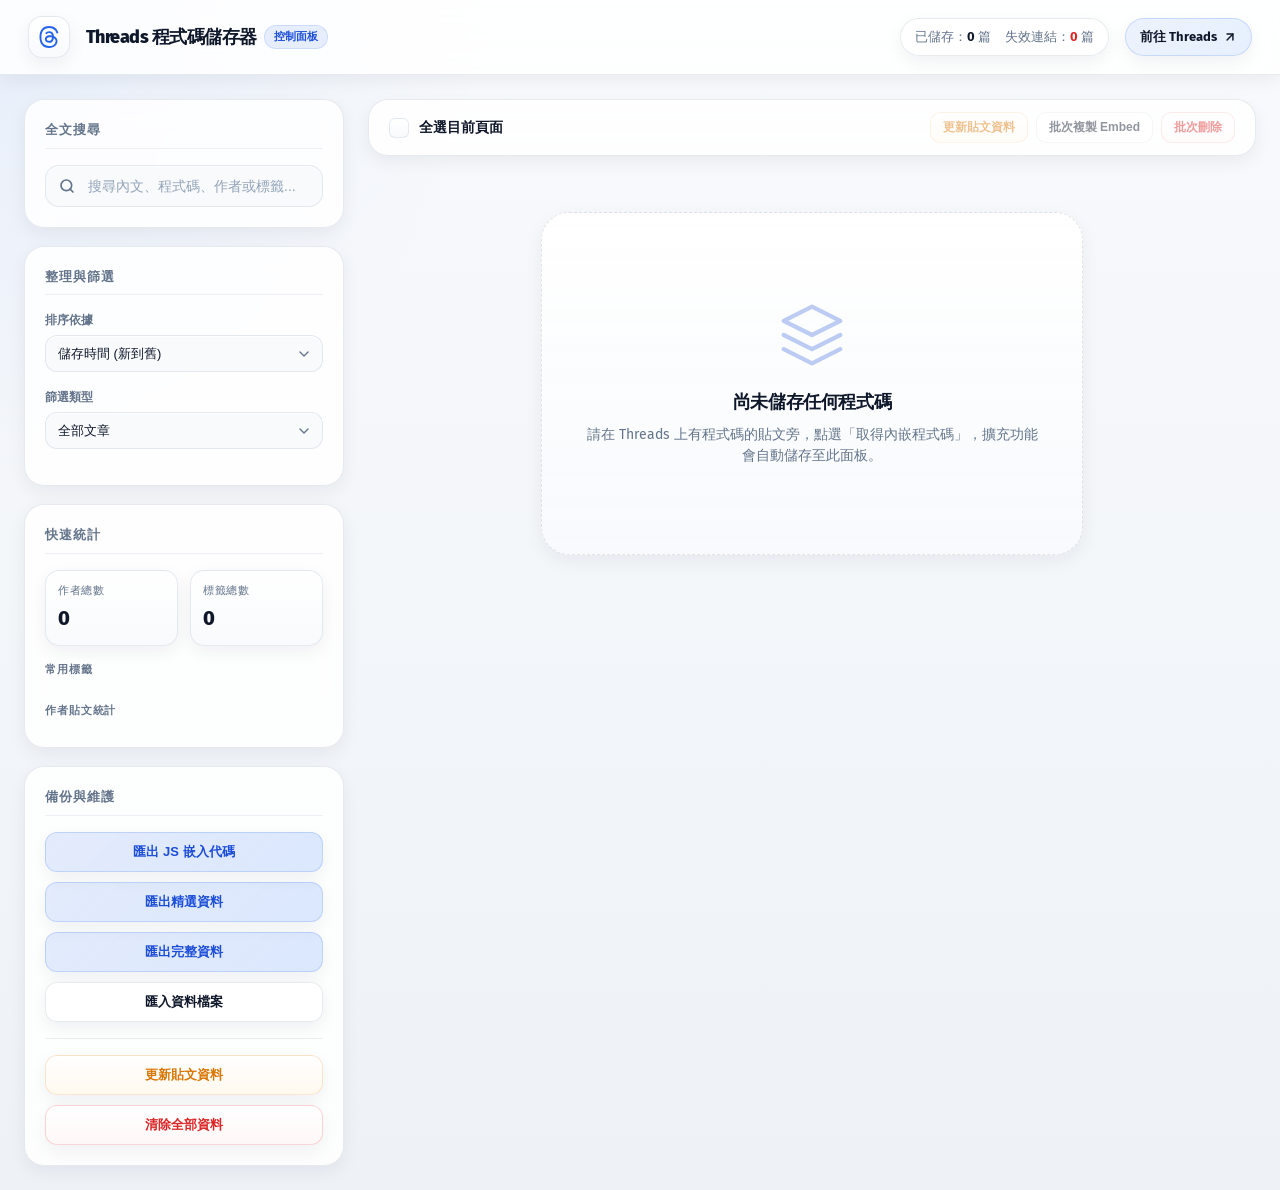
==== commit e9963638: "feat: 新增批次更新貼文按鈕並支援依選取項目自訂匯出 - 於儀表板批次工具列新增「更新貼文資料」按鈕，可直接更新已勾選貼文 - 支援「匯出 JS 嵌入代碼」、「匯出精選資料」與「匯出完整資料」僅匯" ====
--- a/dashboard.html
+++ b/dashboard.html
@@ -62,8 +62,6 @@
             <option value="timestamp-asc">發文時間 (舊到新)</option>
             <option value="author-asc">作者 (A-Z)</option>
             <option value="author-desc">作者 (Z-A)</option>
-            <option value="codeCount-desc">程式碼數量 (多到少)</option>
-            <option value="codeCount-asc">程式碼數量 (少到多)</option>
           </select>
         </div>
         <div class="control-group">
@@ -72,6 +70,7 @@
             <option value="all">全部文章</option>
             <option value="author">按作者</option>
             <option value="tag">按標籤</option>
+            <option value="noContent">無內文</option>
             <option value="noTimestamp">無發文時間</option>
             <option value="expired">失效貼文</option>
           </select>
@@ -144,6 +143,7 @@
           <span id="selectionInfo" class="selection-info-text is-hidden">已選取 0 篇</span>
         </div>
         <div class="batch-right batch-actions-disabled" id="batchActionsContainer">
+          <button class="btn btn-small btn-warning" id="batchUpdateBtn">更新貼文資料</button>
           <button class="btn btn-small" id="batchCopyEmbedBtn">批次複製 Embed</button>
           <button class="btn btn-small btn-danger" id="batchDeleteBtn">批次刪除</button>
         </div>
@@ -230,12 +230,6 @@
           <button class="preview-tab active" data-tab="embed">原生內嵌預覽</button>
           <button class="preview-tab" data-tab="raw">原始碼與中繼資料</button>
         </div>
-        <div class="preview-device-switcher" id="previewDeviceSwitcher">
-          <button class="device-btn active" data-width="658px" title="Threads 官方預設寬度 (658px)">官方預設 (658px)</button>
-          <button class="device-btn" data-width="480px" title="平板 (480px)">平板 (480px)</button>
-          <button class="device-btn" data-width="320px" title="手機 / 官方最小寬度 (320px)">手機 (320px)</button>
-          <button class="device-btn" data-width="100%" title="自適應 100%">自適應 (100%)</button>
-        </div>
       </div>
       <div class="preview-modal-body">
         <div class="preview-pane active" id="paneEmbed">
@@ -244,7 +238,7 @@
               <div class="spinner"></div>
               <span>正在載入 Threads 原生內嵌元件...</span>
             </div>
-            <iframe id="previewIframe" class="preview-iframe" src="about:blank" title="Threads 貼文即時預覽框架"></iframe>
+            <iframe id="previewIframe" class="preview-iframe" src="about:blank" scrolling="no" title="Threads 貼文即時預覽框架"></iframe>
           </div>
         </div>
         <div class="preview-pane" id="paneRaw">
--- a/dashboard.css
+++ b/dashboard.css
@@ -9,12 +9,11 @@
     --card-border: rgba(148, 163, 184, 0.18);
     --text-primary: #0f172a;
     --text-secondary: #64748b;
+    --hover-bg: #eef4ff;
     --primary-blue: #2563eb;
     --primary-blue-hover: #1d4ed8;
     --danger-red: #dc2626;
-    --danger-red-hover: #b91c1c;
     --warning-orange: #d97706;
-    --warning-orange-hover: #b45309;
     --code-bg: #f8fafc;
     --code-text: #0f172a;
     --code-border: rgba(148, 163, 184, 0.22);
@@ -25,7 +24,6 @@
     --shadow-sm: 0 6px 18px rgba(15, 23, 42, 0.06);
     --shadow-md: 0 14px 36px rgba(15, 23, 42, 0.08);
     --shadow-lg: 0 24px 48px rgba(15, 23, 42, 0.12);
-    --radius-sm: 12px;
     --radius-md: 16px;
     --radius-lg: 20px;
     --radius-xl: 28px;
@@ -473,26 +471,6 @@
     border-color: rgba(217, 119, 6, 0.28);
 }
 
-.btn-updating {
-    background: linear-gradient(135deg, rgba(217, 119, 6, 0.15), rgba(245, 158, 11, 0.25));
-    border-color: rgba(217, 119, 6, 0.4);
-    color: #b45309;
-    animation: pulse-updating 1.8s infinite ease-in-out;
-}
-
-@keyframes pulse-updating {
-
-    0%,
-    100% {
-        opacity: 1;
-        transform: scale(1);
-    }
-
-    50% {
-        opacity: 0.85;
-        transform: scale(0.99);
-    }
-}
 
 .btn-small {
     width: auto;
@@ -1374,7 +1352,6 @@
 
 .preview-toolbar {
     padding: 10px 24px;
-    background: #f8fafc;
     border-bottom: 1px solid var(--panel-border);
     display: flex;
     justify-content: space-between;
@@ -1414,41 +1391,10 @@
     box-shadow: 0 1px 3px rgba(0, 0, 0, 0.08);
 }
 
-.preview-device-switcher {
-    display: flex;
-    align-items: center;
-    gap: 4px;
-}
-
-.device-btn {
-    padding: 5px 12px;
-    font-size: 11px;
-    font-weight: 600;
-    color: var(--text-secondary);
-    background: #ffffff;
-    border: 1px solid var(--panel-border);
-    border-radius: 7px;
-    cursor: pointer;
-    transition: all var(--transition-speed);
-}
-
-.device-btn:hover {
-    background: #f1f5f9;
-    color: var(--text-primary);
-}
-
-.device-btn.active {
-    background: rgba(37, 99, 235, 0.1);
-    color: var(--primary-blue);
-    border-color: rgba(37, 99, 235, 0.25);
-    font-weight: 700;
-}
-
 .preview-modal-body {
     flex: 1;
     overflow-y: auto;
     padding: 24px;
-    background: #f8fafc;
     position: relative;
     display: flex;
     flex-direction: column;
@@ -1457,8 +1403,9 @@
 .preview-pane {
     display: none;
     width: 100%;
-    height: 100%;
-    flex: 1;
+    height: auto;
+    min-height: 100%;
+    flex-shrink: 0;
 }
 
 .preview-pane.active {
@@ -1467,6 +1414,8 @@
     align-items: center;
     justify-content: flex-start;
     width: 100%;
+    height: auto;
+    flex-shrink: 0;
 }
 
 .preview-iframe-wrapper {
@@ -1474,16 +1423,15 @@
     width: 658px;
     max-width: 100%;
     height: auto;
-    min-height: 380px;
+    min-height: 180px;
     display: flex;
     flex-direction: column;
     align-items: center;
     position: relative;
-    background: #ffffff;
-    border-radius: 18px;
-    border: 1px solid rgba(226, 232, 240, 0.9);
+    border: none;
     box-shadow: 0 8px 30px rgba(15, 23, 42, 0.06);
-    overflow: hidden;
+    overflow: visible;
+    flex-shrink: 0;
     transition: width 0.24s cubic-bezier(0.4, 0, 0.2, 1), max-width 0.24s cubic-bezier(0.4, 0, 0.2, 1);
 }
 
@@ -1521,13 +1469,15 @@
 
 .preview-iframe {
     width: 100%;
-    height: 540px;
-    min-height: 380px;
+    height: auto;
+    min-height: 180px;
     border: none;
     background: transparent;
     position: relative;
     z-index: 2;
-    transition: height 0.2s ease;
+    overflow: hidden;
+    flex-shrink: 0;
+    transition: height 0.15s ease;
 }
 
 .preview-raw-view {
@@ -1557,7 +1507,6 @@
 }
 
 .preview-raw-content {
-    background: #f8fafc;
     border: 1px solid var(--code-border);
     border-radius: 8px;
     padding: 14px;
@@ -1680,9 +1629,6 @@
         gap: 8px;
     }
 
-    .preview-device-switcher {
-        display: none;
-    }
 
     .preview-modal-footer {
         flex-direction: column;
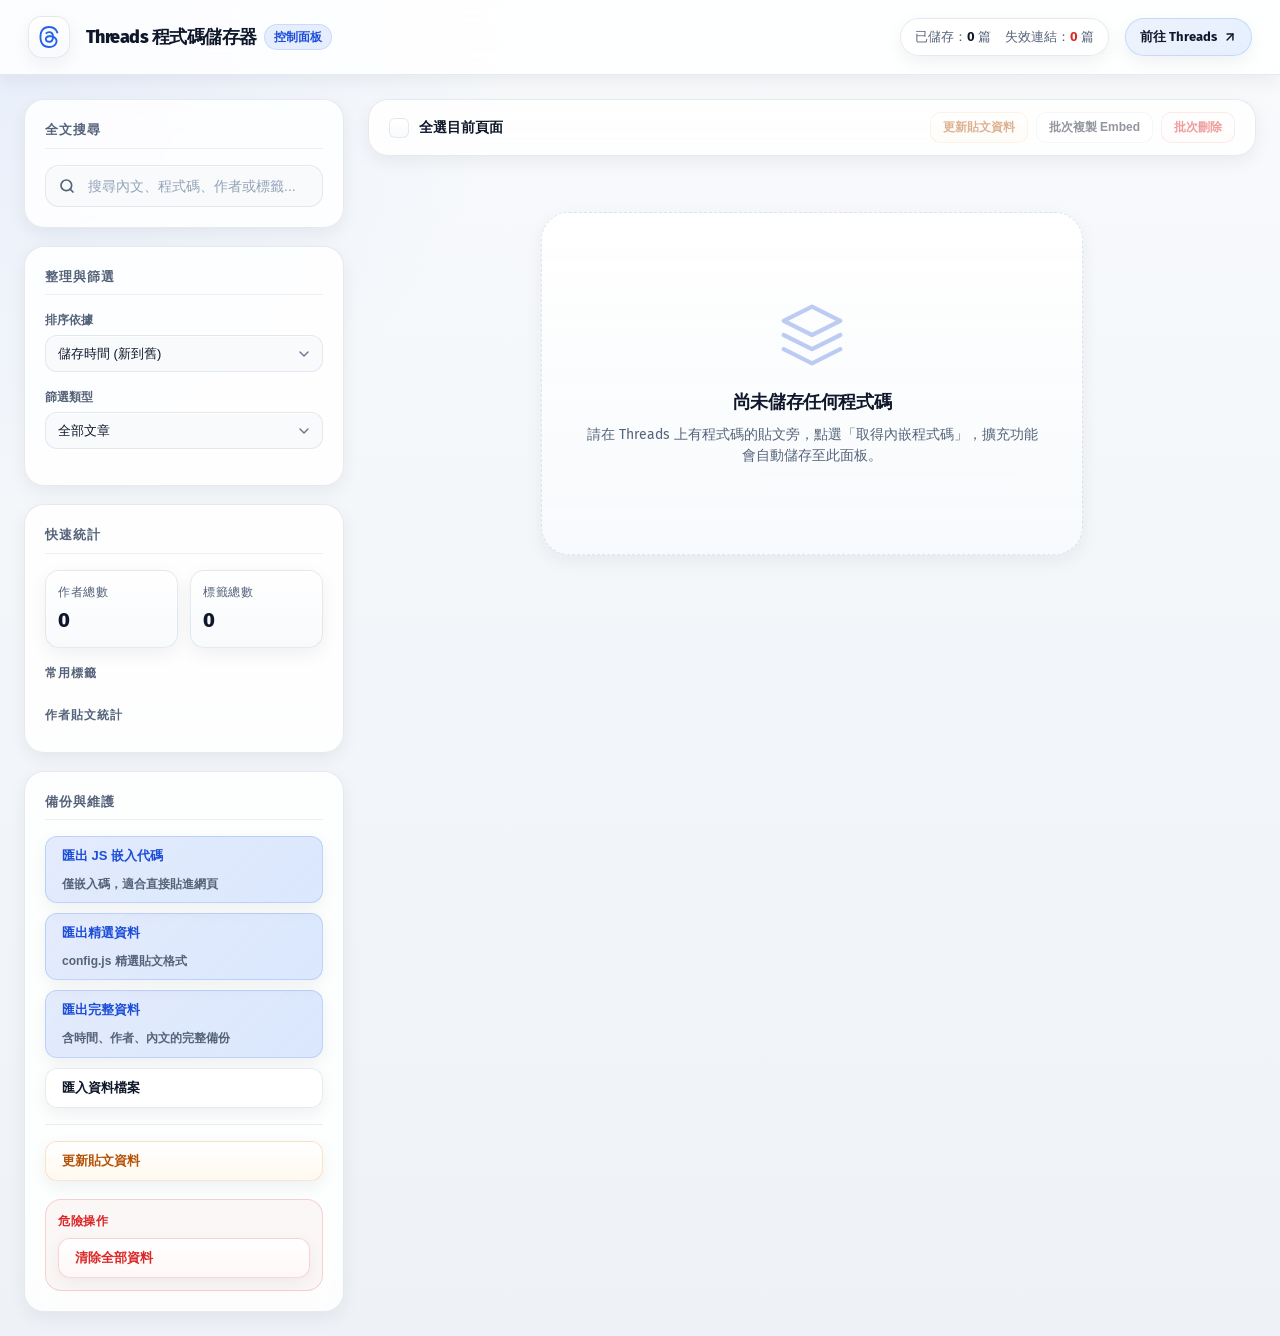
==== commit 5f8f404c: "fix(ui): 修復匯入覆寫誤觸並補強無障礙與復原機制 popup 以原生 confirm 呈現「合併/覆寫」雙選項，Esc 與「取消」皆 回傳 false 而觸發全量覆寫；MV3 popup 失焦" ====
--- a/dashboard.html
+++ b/dashboard.html
@@ -41,18 +41,19 @@
   <div class="dashboard-container">
     <aside class="sidebar">
       <div class="sidebar-section">
-        <h3>全文搜尋</h3>
+        <h2 class="sidebar-title">全文搜尋</h2>
         <div class="search-wrapper">
           <svg xmlns="http://www.w3.org/2000/svg" width="16" height="16" viewBox="0 0 24 24" fill="none"
             stroke="currentColor" stroke-width="2.5" stroke-linecap="round" stroke-linejoin="round" class="search-icon">
             <circle cx="11" cy="11" r="8" />
             <line x1="21" y1="21" x2="16.65" y2="16.65" />
           </svg>
+          <label class="sr-only" for="searchInput">搜尋內文、程式碼、作者或標籤</label>
           <input type="text" id="searchInput" placeholder="搜尋內文、程式碼、作者或標籤...">
         </div>
       </div>
       <div class="sidebar-section">
-        <h3>整理與篩選</h3>
+        <h2 class="sidebar-title">整理與篩選</h2>
         <div class="control-group">
           <label for="sortSelect">排序依據</label>
           <select id="sortSelect" class="form-select">
@@ -83,7 +84,7 @@
         </div>
       </div>
       <div class="sidebar-section">
-        <h3>快速統計</h3>
+        <h2 class="sidebar-title">快速統計</h2>
         <div class="stats-panel">
           <div class="mini-stat-card">
             <span class="label">作者總數</span>
@@ -106,11 +107,17 @@
         </div>
       </div>
       <div class="sidebar-section">
-        <h3>備份與維護</h3>
+        <h2 class="sidebar-title">備份與維護</h2>
         <div class="actions-grid">
-          <button class="btn btn-primary" id="exportBtn" title="匯出簡易嵌入代碼 (.js)">匯出 JS 嵌入代碼</button>
-          <button class="btn btn-primary" id="exportFeaturedBtn" title="匯出精選貼文格式 (config.js)">匯出精選資料</button>
-          <button class="btn btn-primary" id="exportFullBtn" title="匯出包含貼文詳細資料的備份檔案 (.js)">匯出完整資料</button>
+          <button class="btn btn-primary" id="exportBtn">
+            匯出 JS 嵌入代碼<span class="btn-hint">僅嵌入碼，適合直接貼進網頁</span>
+          </button>
+          <button class="btn btn-primary" id="exportFeaturedBtn">
+            匯出精選資料<span class="btn-hint">config.js 精選貼文格式</span>
+          </button>
+          <button class="btn btn-primary" id="exportFullBtn">
+            匯出完整資料<span class="btn-hint">含時間、作者、內文的完整備份</span>
+          </button>
           <button class="btn id-btn" id="importBtn">匯入資料檔案</button>
         </div>
         <div class="maintenance-actions">
@@ -128,7 +135,10 @@
               <button class="btn btn-small btn-danger" id="cancelUpdateBtn" title="停止更新">取消</button>
             </div>
           </div>
-          <button class="btn btn-danger" id="clearBtn">清除全部資料</button>
+          <div class="danger-zone">
+            <span class="danger-zone-label">危險操作</span>
+            <button class="btn btn-danger" id="clearBtn">清除全部資料</button>
+          </div>
         </div>
       </div>
     </aside>
@@ -142,10 +152,10 @@
           </label>
           <span id="selectionInfo" class="selection-info-text is-hidden">已選取 0 篇</span>
         </div>
-        <div class="batch-right batch-actions-disabled" id="batchActionsContainer">
-          <button class="btn btn-small btn-warning" id="batchUpdateBtn">更新貼文資料</button>
-          <button class="btn btn-small" id="batchCopyEmbedBtn">批次複製 Embed</button>
-          <button class="btn btn-small btn-danger" id="batchDeleteBtn">批次刪除</button>
+        <div class="batch-right" id="batchActionsContainer">
+          <button class="btn btn-small btn-warning" id="batchUpdateBtn" disabled>更新貼文資料</button>
+          <button class="btn btn-small" id="batchCopyEmbedBtn" disabled>批次複製 Embed</button>
+          <button class="btn btn-small btn-danger" id="batchDeleteBtn" disabled>批次刪除</button>
         </div>
       </div>
       <div class="grid-container" id="articlesContainer">
@@ -162,11 +172,12 @@
       </div>
     </main>
   </div>
-  <div class="modal-overlay" id="confirmModal">
+  <div class="modal-overlay" id="confirmModal" role="dialog" aria-modal="true" aria-labelledby="modalTitle"
+    aria-describedby="modalMessage">
     <div class="modal-container">
       <div class="modal-header">
-        <h4 id="modalTitle">確認操作</h4>
-        <button class="modal-close-btn" id="modalCloseBtn">&times;</button>
+        <h2 id="modalTitle">確認操作</h2>
+        <button class="modal-close-btn" id="modalCloseBtn" aria-label="關閉對話框">&times;</button>
       </div>
       <div class="modal-body">
         <p id="modalMessage">您確定要執行此操作嗎？此動作將無法還原。</p>
@@ -177,23 +188,24 @@
       </div>
     </div>
   </div>
-  <div class="modal-overlay" id="importModal">
+  <div class="modal-overlay" id="importModal" role="dialog" aria-modal="true" aria-labelledby="importModalTitle"
+    aria-describedby="importModalMessage">
     <div class="modal-container">
       <div class="modal-header">
-        <h4>匯入資料選項</h4>
-        <button class="modal-close-btn" id="importModalCloseBtn">&times;</button>
+        <h2 id="importModalTitle">匯入資料選項</h2>
+        <button class="modal-close-btn" id="importModalCloseBtn" aria-label="關閉對話框">&times;</button>
       </div>
       <div class="modal-body">
         <p id="importModalMessage">偵測到已準備匯入的文章資料。請選擇匯入模式：</p>
         <div class="import-mode-options">
-          <div class="import-option" id="importModeMerge">
-            <h5>合併資料 (推薦)</h5>
-            <p>與現有資料進行比對，僅加入不存在的貼文，不會覆蓋現有內容。</p>
-          </div>
-          <div class="import-option" id="importModeOverwrite">
-            <h5>完全覆寫</h5>
-            <p>清除所有現有儲存的貼文，以匯入的檔案內容完全取代。</p>
-          </div>
+          <button type="button" class="import-option" id="importModeMerge">
+            <span class="import-option-title">合併資料<span class="import-option-tag">推薦</span></span>
+            <span class="import-option-desc">與現有資料進行比對，僅加入不存在的貼文，不會覆蓋現有內容。</span>
+          </button>
+          <button type="button" class="import-option import-option-danger" id="importModeOverwrite">
+            <span class="import-option-title">完全覆寫</span>
+            <span class="import-option-desc">清除所有現有儲存的貼文，以匯入的檔案內容完全取代。此動作無法復原。</span>
+          </button>
         </div>
       </div>
       <div class="modal-footer">
@@ -201,47 +213,63 @@
       </div>
     </div>
   </div>
-  <div class="modal-overlay preview-modal-overlay" id="previewModal">
+  <div class="modal-overlay preview-modal-overlay" id="previewModal" role="dialog" aria-modal="true"
+    aria-labelledby="previewAuthorTitle">
     <div class="modal-container preview-modal-container">
       <div class="preview-modal-header">
         <div class="preview-header-left">
           <div class="preview-badge">即時預覽</div>
-          <h4 id="previewAuthorTitle">@author</h4>
+          <h2 id="previewAuthorTitle">@author</h2>
           <span class="preview-counter" id="previewIndexCounter">第 1 / 1 篇</span>
         </div>
         <div class="preview-header-nav">
-          <button class="preview-nav-btn" id="previewPrevBtn" title="上一篇 (鍵盤 ←)">
+          <button class="preview-nav-btn" id="previewPrevBtn" title="上一篇 (鍵盤 ←)" aria-label="上一篇貼文">
             <svg xmlns="http://www.w3.org/2000/svg" width="16" height="16" viewBox="0 0 24 24" fill="none"
               stroke="currentColor" stroke-width="2.5" stroke-linecap="round" stroke-linejoin="round">
               <polyline points="15 18 9 12 15 6" />
             </svg>
           </button>
-          <button class="preview-nav-btn" id="previewNextBtn" title="下一篇 (鍵盤 →)">
+          <button class="preview-nav-btn" id="previewNextBtn" title="下一篇 (鍵盤 →)" aria-label="下一篇貼文">
             <svg xmlns="http://www.w3.org/2000/svg" width="16" height="16" viewBox="0 0 24 24" fill="none"
               stroke="currentColor" stroke-width="2.5" stroke-linecap="round" stroke-linejoin="round">
               <polyline points="9 18 15 12 9 6" />
             </svg>
           </button>
-          <button class="modal-close-btn preview-close-btn" id="previewCloseBtn" title="關閉 (ESC)">&times;</button>
+          <button class="modal-close-btn preview-close-btn" id="previewCloseBtn" title="關閉 (ESC)"
+            aria-label="關閉預覽">&times;</button>
         </div>
       </div>
       <div class="preview-toolbar">
-        <div class="preview-tabs">
-          <button class="preview-tab active" data-tab="embed">原生內嵌預覽</button>
-          <button class="preview-tab" data-tab="raw">原始碼與中繼資料</button>
+        <div class="preview-tabs" role="tablist" aria-label="預覽模式">
+          <button class="preview-tab active" data-tab="embed" role="tab" aria-selected="true" aria-controls="paneEmbed"
+            id="previewTabEmbed">原生內嵌預覽</button>
+          <button class="preview-tab" data-tab="raw" role="tab" aria-selected="false" aria-controls="paneRaw"
+            id="previewTabRaw">原始碼與中繼資料</button>
         </div>
       </div>
       <div class="preview-modal-body">
-        <div class="preview-pane active" id="paneEmbed">
+        <div class="preview-pane active" id="paneEmbed" role="tabpanel" aria-labelledby="previewTabEmbed">
           <div class="preview-iframe-wrapper" id="previewIframeWrapper">
             <div class="preview-loading-spinner" id="previewLoadingSpinner">
               <div class="spinner"></div>
               <span>正在載入 Threads 原生內嵌元件...</span>
             </div>
-            <iframe id="previewIframe" class="preview-iframe" src="about:blank" scrolling="no" title="Threads 貼文即時預覽框架"></iframe>
-          </div>
-        </div>
-        <div class="preview-pane" id="paneRaw">
+            <div class="preview-error-state is-hidden" id="previewErrorState" role="alert">
+              <svg xmlns="http://www.w3.org/2000/svg" width="28" height="28" viewBox="0 0 24 24" fill="none"
+                stroke="currentColor" stroke-width="1.8" stroke-linecap="round" stroke-linejoin="round"
+                aria-hidden="true">
+                <circle cx="12" cy="12" r="10" />
+                <line x1="12" y1="8" x2="12" y2="12" />
+                <line x1="12" y1="16" x2="12.01" y2="16" />
+              </svg>
+              <p class="preview-error-message" id="previewErrorMessage"></p>
+              <button class="btn btn-small btn-primary" id="previewRetryBtn" type="button">重新載入</button>
+            </div>
+            <iframe id="previewIframe" class="preview-iframe" src="about:blank" scrolling="no"
+              title="Threads 貼文即時預覽框架"></iframe>
+          </div>
+        </div>
+        <div class="preview-pane" id="paneRaw" role="tabpanel" aria-labelledby="previewTabRaw" hidden>
           <div class="preview-raw-view" id="previewRawView"></div>
         </div>
       </div>
@@ -250,14 +278,6 @@
           <span class="preview-post-time" id="previewPostTime"></span>
         </div>
         <div class="preview-footer-actions">
-          <button class="preview-action-btn secondary" id="previewCopyCodeBtn">
-            <svg xmlns="http://www.w3.org/2000/svg" width="14" height="14" viewBox="0 0 24 24" fill="none"
-              stroke="currentColor" stroke-width="2.5" stroke-linecap="round" stroke-linejoin="round">
-              <rect x="9" y="9" width="13" height="13" rx="2" ry="2" />
-              <path d="M5 15H4a2 2 0 0 1-2-2V4a2 2 0 0 1 2-2h9a2 2 0 0 1 2 2v1" />
-            </svg>
-            複製程式碼
-          </button>
           <button class="preview-action-btn secondary" id="previewCopyEmbedBtn">
             <svg xmlns="http://www.w3.org/2000/svg" width="14" height="14" viewBox="0 0 24 24" fill="none"
               stroke="currentColor" stroke-width="2.5" stroke-linecap="round" stroke-linejoin="round">
@@ -279,7 +299,7 @@
       </div>
     </div>
   </div>
-  <div class="toast-container" id="toastContainer"></div>
+  <div class="toast-container" id="toastContainer" role="status" aria-live="polite" aria-atomic="false"></div>
   <input type="file" id="importFileInput" accept=".js,.json" class="is-hidden" title="匯入資料檔案">
   <script src="dashboard.js"></script>
 </body>
--- a/dashboard.css
+++ b/dashboard.css
@@ -8,13 +8,13 @@
     --card-bg: rgba(255, 255, 255, 0.96);
     --card-border: rgba(148, 163, 184, 0.18);
     --text-primary: #0f172a;
-    --text-secondary: #64748b;
+    --text-secondary: #55637a;
     --hover-bg: #eef4ff;
     --primary-blue: #2563eb;
     --primary-blue-hover: #1d4ed8;
     --danger-red: #dc2626;
-    --warning-orange: #d97706;
-    --code-bg: #f8fafc;
+    --warning-orange: #b45309;
+    --warning-accent: #d97706;
     --code-text: #0f172a;
     --code-border: rgba(148, 163, 184, 0.22);
     --font-sans: 'Fira Sans', -apple-system, BlinkMacSystemFont, 'Segoe UI', sans-serif;
@@ -106,7 +106,7 @@
 }
 
 .nav-title .badge {
-    font-size: 11px;
+    font-size: 12px;
     background: rgba(37, 99, 235, 0.1);
     color: var(--primary-blue-hover);
     padding: 3px 9px;
@@ -198,7 +198,7 @@
     box-shadow: var(--shadow-sm);
 }
 
-.sidebar-section h3 {
+.sidebar-section .sidebar-title {
     font-size: 13px;
     font-weight: 800;
     text-transform: uppercase;
@@ -322,7 +322,7 @@
 }
 
 .mini-stat-card .label {
-    font-size: 11px;
+    font-size: 12px;
     color: var(--text-secondary);
     text-transform: uppercase;
     letter-spacing: 0.05em;
@@ -348,7 +348,7 @@
 
 .tags-cloud-wrapper .small-title,
 .authors-cloud-wrapper .small-title {
-    font-size: 11px;
+    font-size: 12px;
     font-weight: 700;
     color: var(--text-secondary);
     text-transform: uppercase;
@@ -365,7 +365,7 @@
 }
 
 .tag-badge {
-    font-size: 11px;
+    font-size: 12px;
     background: rgba(37, 99, 235, 0.08);
     color: var(--primary-blue-hover);
     padding: 4px 8px;
@@ -471,7 +471,6 @@
     border-color: rgba(217, 119, 6, 0.28);
 }
 
-
 .btn-small {
     width: auto;
     padding: 6px 12px;
@@ -504,7 +503,7 @@
 }
 
 .update-badge {
-    font-size: 11px;
+    font-size: 12px;
     font-weight: 700;
     padding: 2px 8px;
     border-radius: 999px;
@@ -582,9 +581,17 @@
     justify-content: flex-end;
 }
 
-.batch-actions-disabled {
+.btn:disabled,
+.btn[disabled] {
     opacity: 0.45;
-    pointer-events: none;
+    cursor: not-allowed;
+    box-shadow: none;
+}
+
+.btn:disabled:hover,
+.btn[disabled]:hover {
+    transform: none;
+    background: inherit;
 }
 
 .selection-info-text {
@@ -594,7 +601,7 @@
 }
 
 .is-hidden {
-    display: none;
+    display: none !important;
 }
 
 .checkbox-container {
@@ -743,7 +750,7 @@
     display: flex;
     flex-direction: column;
     align-items: flex-end;
-    font-size: 11px;
+    font-size: 12px;
     color: var(--text-secondary);
     font-family: var(--font-mono);
     gap: 2px;
@@ -779,7 +786,7 @@
 }
 
 .card-tag {
-    font-size: 11px;
+    font-size: 12px;
     background: rgba(37, 99, 235, 0.08);
     color: var(--primary-blue-hover);
     padding: 4px 8px;
@@ -798,7 +805,7 @@
 .status-badge {
     display: inline-flex;
     align-items: center;
-    font-size: 11px;
+    font-size: 12px;
     font-weight: 700;
     padding: 4px 8px;
     border-radius: 999px;
@@ -809,70 +816,6 @@
     background: rgba(220, 38, 38, 0.08);
     color: var(--danger-red);
     border: 1px solid rgba(220, 38, 38, 0.16);
-}
-
-.code-blocks {
-    display: flex;
-    flex-direction: column;
-    gap: 12px;
-}
-
-.code-block {
-    background: var(--code-bg);
-    border: 1px solid var(--code-border);
-    border-radius: 14px;
-    overflow: hidden;
-    box-shadow: inset 0 1px 0 rgba(255, 255, 255, 0.75);
-}
-
-.code-header {
-    background: linear-gradient(180deg, #fff, #f8fafc);
-    border-bottom: 1px solid var(--code-border);
-    padding: 8px 14px;
-    display: flex;
-    justify-content: space-between;
-    align-items: center;
-}
-
-.code-lang {
-    font-size: 11px;
-    font-weight: 800;
-    color: var(--primary-blue);
-    text-transform: uppercase;
-    font-family: var(--font-mono);
-    letter-spacing: 0.08em;
-}
-
-.code-copy-btn {
-    background: #fff;
-    border: 1px solid rgba(148, 163, 184, 0.24);
-    color: var(--text-secondary);
-    padding: 4px 8px;
-    border-radius: 8px;
-    font-size: 11px;
-    cursor: pointer;
-    font-weight: 700;
-    transition: all var(--transition-speed);
-}
-
-.code-copy-btn:hover {
-    background: var(--hover-bg);
-    color: var(--text-primary);
-    border-color: rgba(37, 99, 235, 0.18);
-}
-
-.code-content {
-    padding: 14px;
-    overflow-x: auto;
-}
-
-.code-content pre {
-    margin: 0;
-    font-family: var(--font-mono);
-    font-size: 12px;
-    color: var(--code-text);
-    line-height: 1.6;
-    white-space: pre;
 }
 
 .card-actions {
@@ -979,13 +922,16 @@
     justify-content: center;
     z-index: 1000;
     opacity: 0;
+    visibility: hidden;
     pointer-events: none;
-    transition: opacity var(--transition-speed);
+    transition: opacity var(--transition-speed), visibility 0s linear var(--transition-speed);
 }
 
 .modal-overlay.active {
+    visibility: visible;
     opacity: 1;
     pointer-events: auto;
+    transition: opacity var(--transition-speed), visibility 0s;
 }
 
 .modal-container {
@@ -1019,17 +965,25 @@
 }
 
 .modal-close-btn {
+    display: inline-flex;
+    align-items: center;
+    justify-content: center;
+    width: 32px;
+    height: 32px;
+    flex-shrink: 0;
     background: none;
     border: none;
+    border-radius: 10px;
     color: var(--text-secondary);
     font-size: 24px;
+    line-height: 1;
     cursor: pointer;
-    transition: color var(--transition-speed), transform var(--transition-speed);
+    transition: color var(--transition-speed), background var(--transition-speed);
 }
 
 .modal-close-btn:hover {
     color: var(--text-primary);
-    transform: scale(1.06);
+    background: var(--hover-bg);
 }
 
 .modal-body {
@@ -1039,6 +993,10 @@
     line-height: 1.7;
 }
 
+.modal-body p {
+    white-space: pre-line;
+}
+
 .modal-footer {
     padding: 16px 22px 22px;
     border-top: 1px solid rgba(148, 163, 184, 0.18);
@@ -1061,6 +1019,12 @@
 }
 
 .import-option {
+    display: flex;
+    flex-direction: column;
+    gap: 4px;
+    width: 100%;
+    text-align: left;
+    font-family: inherit;
     background: linear-gradient(180deg, #fff, #f8fafc);
     border: 1.5px solid rgba(148, 163, 184, 0.22);
     padding: 16px;
@@ -1075,15 +1039,48 @@
     transform: translateY(-1px);
 }
 
-.import-option h5 {
+.import-option:focus-visible {
+    outline: none;
+    border-color: rgba(37, 99, 235, 0.4);
+    box-shadow: var(--focus-ring);
+}
+
+.import-option-danger:hover {
+    background: linear-gradient(180deg, #fff, #fff5f5);
+    border-color: rgba(220, 38, 38, 0.28);
+}
+
+.import-option-danger:focus-visible {
+    border-color: rgba(220, 38, 38, 0.4);
+    box-shadow: 0 0 0 4px rgba(220, 38, 38, 0.16);
+}
+
+.import-option-danger .import-option-title {
+    color: var(--danger-red);
+}
+
+.import-option-title {
+    display: flex;
+    align-items: center;
+    gap: 8px;
     font-size: 14px;
     font-weight: 800;
     color: var(--text-primary);
-    margin-bottom: 4px;
-}
-
-.import-option p {
-    font-size: 12px;
+}
+
+.import-option-tag {
+    font-size: 12px;
+    font-weight: 700;
+    padding: 2px 8px;
+    border-radius: 999px;
+    background: rgba(37, 99, 235, 0.1);
+    color: var(--primary-blue-hover);
+    border: 1px solid rgba(37, 99, 235, 0.16);
+}
+
+.import-option-desc {
+    font-size: 13px;
+    line-height: 1.5;
     color: var(--text-secondary);
 }
 
@@ -1124,6 +1121,42 @@
     }
 }
 
+.toast-error {
+    border-color: rgba(220, 38, 38, 0.32);
+    color: var(--danger-red);
+}
+
+.toast-undo {
+    display: flex;
+    align-items: center;
+    gap: 14px;
+    padding-right: 8px;
+}
+
+.toast-undo-btn {
+    flex-shrink: 0;
+    padding: 6px 14px;
+    border: 1px solid rgba(37, 99, 235, 0.24);
+    border-radius: 999px;
+    background: rgba(37, 99, 235, 0.08);
+    color: var(--primary-blue-hover);
+    font-family: inherit;
+    font-size: 12px;
+    font-weight: 700;
+    cursor: pointer;
+    transition: all var(--transition-speed);
+}
+
+.toast-undo-btn:hover {
+    background: rgba(37, 99, 235, 0.14);
+    border-color: rgba(37, 99, 235, 0.34);
+}
+
+.toast-undo-btn:focus-visible {
+    outline: none;
+    box-shadow: var(--focus-ring);
+}
+
 .toast.fade-out {
     animation: toastFadeOut 0.2s ease forwards;
 }
@@ -1278,7 +1311,7 @@
 }
 
 .preview-badge {
-    font-size: 11px;
+    font-size: 12px;
     font-weight: 800;
     color: #0284c7;
     background: rgba(2, 132, 199, 0.1);
@@ -1433,6 +1466,45 @@
     overflow: visible;
     flex-shrink: 0;
     transition: width 0.24s cubic-bezier(0.4, 0, 0.2, 1), max-width 0.24s cubic-bezier(0.4, 0, 0.2, 1);
+}
+
+.preview-error-state {
+    position: absolute;
+    top: 50%;
+    left: 50%;
+    transform: translate(-50%, -50%);
+    display: flex;
+    flex-direction: column;
+    align-items: center;
+    gap: 12px;
+    width: min(360px, calc(100% - 48px));
+    padding: 24px;
+    text-align: center;
+    color: var(--text-secondary);
+    background: var(--card-bg);
+    border: 1px solid var(--card-border);
+    border-radius: var(--radius-md);
+    box-shadow: var(--shadow-md);
+    z-index: 3;
+}
+
+.preview-error-state svg {
+    color: var(--danger-red);
+    flex-shrink: 0;
+}
+
+.preview-error-message {
+    font-size: 13px;
+    line-height: 1.6;
+}
+
+.preview-error-state .btn {
+    width: auto;
+}
+
+.preview-iframe-wrapper[data-state="error"] .preview-iframe,
+.preview-iframe-wrapper[data-state="loading"] .preview-iframe {
+    visibility: hidden;
 }
 
 .preview-loading-spinner {
@@ -1629,7 +1701,6 @@
         gap: 8px;
     }
 
-
     .preview-modal-footer {
         flex-direction: column;
         align-items: stretch;
@@ -1644,4 +1715,118 @@
     .preview-action-btn {
         width: 100%;
     }
+}
+
+.sr-only {
+    position: absolute;
+    width: 1px;
+    height: 1px;
+    padding: 0;
+    margin: -1px;
+    overflow: hidden;
+    clip: rect(0, 0, 0, 0);
+    white-space: nowrap;
+    border: 0;
+}
+
+.btn-hint {
+    display: block;
+    margin-top: 3px;
+    font-size: 12px;
+    font-weight: 600;
+    line-height: 1.35;
+    color: var(--text-secondary);
+    letter-spacing: 0;
+    text-transform: none;
+}
+
+.actions-grid .btn,
+.maintenance-actions .btn {
+    flex-direction: column;
+    align-items: flex-start;
+    text-align: left;
+}
+
+.card-action-btn,
+.card-tag,
+.expand-text-btn,
+.tag-badge {
+    min-height: 28px;
+}
+
+.tag-badge,
+.card-tag {
+    display: inline-flex;
+    align-items: center;
+    font-family: inherit;
+    font-weight: 600;
+    line-height: 1.4;
+}
+
+.tag-badge:focus-visible,
+.card-tag:focus-visible,
+.expand-text-btn:focus-visible,
+.card-action-btn:focus-visible,
+.preview-tab:focus-visible,
+.preview-nav-btn:focus-visible,
+.modal-close-btn:focus-visible,
+.preview-action-btn:focus-visible,
+.threads-link:focus-visible,
+.checkbox-container input:focus-visible~.checkmark {
+    outline: none;
+    box-shadow: var(--focus-ring);
+    border-color: rgba(37, 99, 235, 0.4);
+}
+
+.cloud-empty,
+.cloud-overflow-note {
+    font-size: 12px;
+    color: var(--text-secondary);
+}
+
+.cloud-overflow-note {
+    width: 100%;
+    margin-top: 4px;
+    font-weight: 600;
+}
+
+.preview-pane[hidden] {
+    display: none;
+}
+
+@media (prefers-reduced-motion: reduce) {
+
+    *,
+    *::before,
+    *::after {
+        animation-duration: 0.01ms !important;
+        animation-iteration-count: 1 !important;
+        transition-duration: 0.01ms !important;
+        scroll-behavior: auto !important;
+    }
+
+    .btn:hover,
+    .article-card:hover,
+    .import-option:hover {
+        transform: none;
+    }
+}
+
+.danger-zone {
+    display: flex;
+    flex-direction: column;
+    gap: 8px;
+    margin-top: 8px;
+    padding: 12px;
+    border: 1px solid rgba(220, 38, 38, 0.18);
+    border-radius: var(--radius-md);
+    background: rgba(220, 38, 38, 0.03);
+}
+
+.danger-zone-label {
+    font-size: 12px;
+    font-weight: 800;
+    letter-spacing: 0.06em;
+    text-transform: uppercase;
+    color: var(--danger-red);
 }
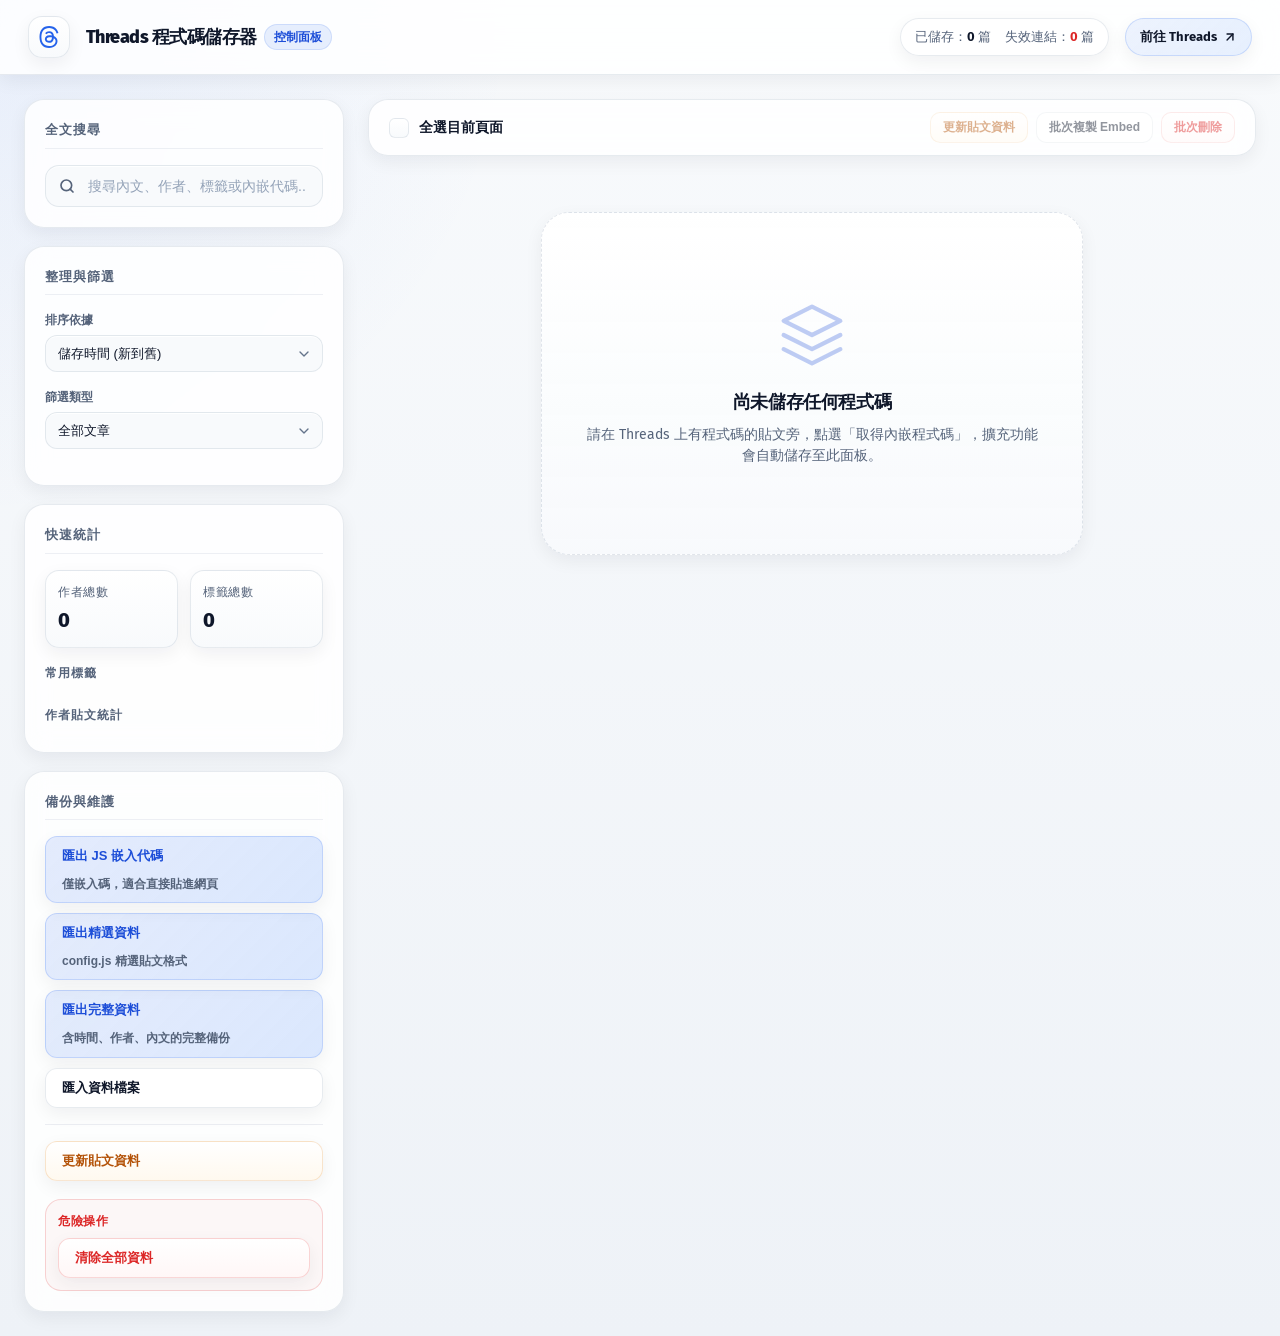
==== commit 430ad9ef: "docs: 同步文件至 v2.1.0 並清理 popup 死碼 文件自 c761cba 後未更新，多處與實作不符：預覽的多裝置寬度 切換、codeBlocks 欄位與 CodeBlock 介面、「25" ====
--- a/dashboard.html
+++ b/dashboard.html
@@ -48,8 +48,8 @@
             <circle cx="11" cy="11" r="8" />
             <line x1="21" y1="21" x2="16.65" y2="16.65" />
           </svg>
-          <label class="sr-only" for="searchInput">搜尋內文、程式碼、作者或標籤</label>
-          <input type="text" id="searchInput" placeholder="搜尋內文、程式碼、作者或標籤...">
+          <label class="sr-only" for="searchInput">搜尋內文、作者、標籤或內嵌代碼</label>
+          <input type="text" id="searchInput" placeholder="搜尋內文、作者、標籤或內嵌代碼...">
         </div>
       </div>
       <div class="sidebar-section">
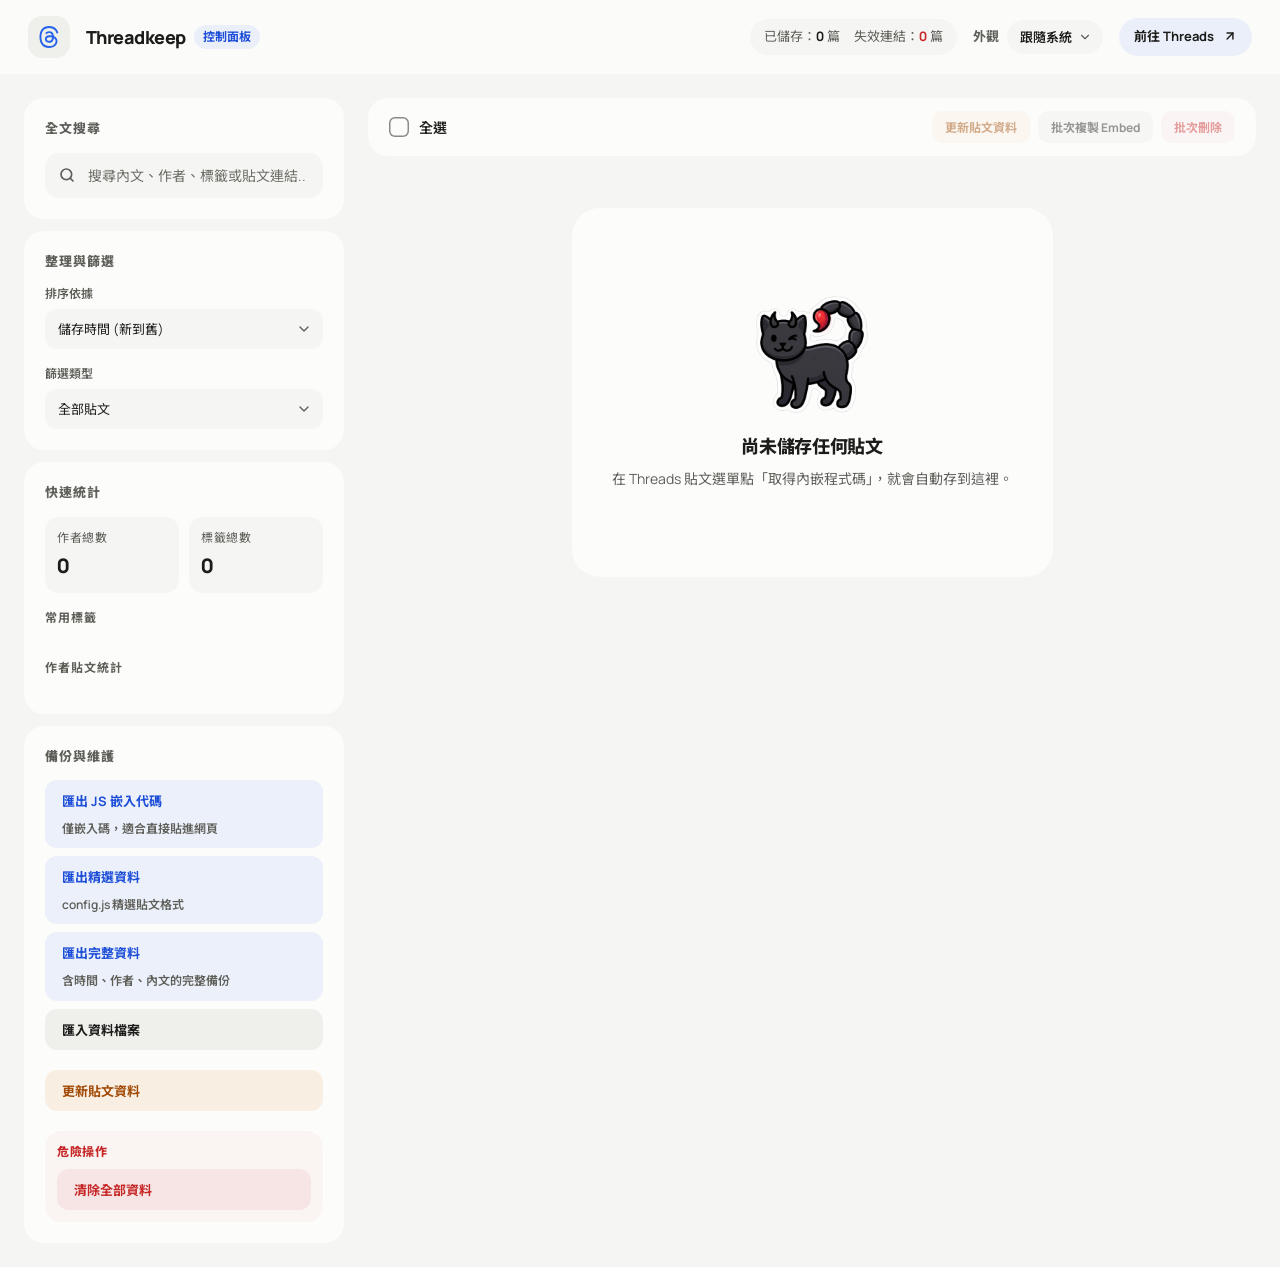
==== commit 1b93f632: "feat: 改名為 Threadkeep 並統一用語、修正 hashtag，升版至 v2.7.0 - 移除技術關鍵字映射：C# 只比對得到 C#12，C++ 連 ABC++ 也會比對到 - 內文 ha" ====
--- a/dashboard.html
+++ b/dashboard.html
@@ -3,10 +3,11 @@
 
 <head>
   <meta charset="UTF-8">
-  <link rel="icon" type="image/png" href="favicon.png">
+  <link rel="icon" type="image/png" sizes="32x32" href="icons/icon-32.png">
   <meta name="viewport" content="width=device-width, initial-scale=1.0">
-  <title>Threads 程式碼儲存器 - 控制面板</title>
+  <title>Threadkeep - 控制面板</title>
   <link rel="stylesheet" href="dashboard.css">
+  <script src="theme.js"></script>
 </head>
 
 <body>
@@ -19,7 +20,7 @@
             d="M141.537 88.9883C140.71 88.5919 139.87 88.2104 139.019 87.8451C137.537 60.5382 122.616 44.905 97.5619 44.745C97.4484 44.7443 97.3355 44.7443 97.222 44.7443C82.2364 44.7443 69.7731 51.1409 62.102 62.7807L75.881 72.2328C81.6116 63.5383 90.6052 61.6848 97.2286 61.6848C97.3051 61.6848 97.3819 61.6848 97.4576 61.6855C105.707 61.7381 111.932 64.1366 115.961 68.814C118.893 72.2193 120.854 76.925 121.825 82.8638C114.511 81.6207 106.601 81.2385 98.145 81.7233C74.3247 83.0954 59.0111 96.9879 60.0396 116.292C60.5615 126.084 65.4397 134.508 73.775 140.011C80.8224 144.663 89.899 146.938 99.3323 146.423C111.79 145.74 121.563 140.987 128.381 132.296C133.559 125.696 136.834 117.143 138.28 106.366C144.217 109.949 148.617 114.664 151.047 120.332C155.179 129.967 155.42 145.8 142.501 158.708C131.182 170.016 117.576 174.908 97.0135 175.059C74.2042 174.89 56.9538 167.575 45.7381 153.317C35.2355 139.966 29.8077 120.682 29.6052 96C29.8077 71.3178 35.2355 52.0336 45.7381 38.6827C56.9538 24.4249 74.2039 17.11 97.0132 16.9405C119.988 17.1113 137.539 24.4614 149.184 38.788C154.894 45.8136 159.199 54.6488 162.037 64.9503L178.184 60.6422C174.744 47.9622 169.331 37.0357 161.965 27.974C147.036 9.60668 125.202 0.195148 97.0695 0H96.9569C68.8816 0.19447 47.2921 9.6418 32.7883 28.0793C19.8819 44.4864 13.2244 67.3157 13.0007 95.9325L13 96L13.0007 96.0675C13.2244 124.684 19.8819 147.514 32.7883 163.921C47.2921 182.358 68.8816 191.806 96.9569 192H97.0695C122.03 191.827 139.624 185.292 154.118 170.811C173.081 151.866 172.51 128.119 166.26 113.541C161.776 103.087 153.227 94.5962 141.537 88.9883ZM98.4405 129.507C88.0005 130.095 77.1544 125.409 76.6196 115.372C76.2232 107.93 81.9158 99.626 99.0812 98.6368C101.047 98.5234 102.976 98.468 104.871 98.468C111.106 98.468 116.939 99.0737 122.242 100.233C120.264 124.935 108.662 128.946 98.4405 129.507Z" />
         </svg>
       </div>
-      <h1 class="nav-title">Threads 程式碼儲存器 <span class="badge">控制面板</span></h1>
+      <h1 class="nav-title">Threadkeep <span class="badge">控制面板</span></h1>
     </div>
     <div class="nav-right">
       <div class="global-stats">
@@ -28,6 +29,14 @@
         <span class="stat-item is-hidden" id="updatingStatItem">更新中：<strong id="updatingProgressCount"
             class="warning-text">0/0</strong></span>
       </div>
+      <label class="theme-picker" for="themeSelect">
+        <span class="theme-picker-label">外觀</span>
+        <select id="themeSelect" class="theme-select">
+          <option value="system">跟隨系統</option>
+          <option value="light">淺色</option>
+          <option value="dark">深色</option>
+        </select>
+      </label>
       <a href="https://www.threads.com/" target="_blank" rel="noopener noreferrer" class="threads-link">
         前往 Threads
         <svg xmlns="http://www.w3.org/2000/svg" width="14" height="14" viewBox="0 0 24 24" fill="none"
@@ -48,8 +57,8 @@
             <circle cx="11" cy="11" r="8" />
             <line x1="21" y1="21" x2="16.65" y2="16.65" />
           </svg>
-          <label class="sr-only" for="searchInput">搜尋內文、作者、標籤或內嵌代碼</label>
-          <input type="text" id="searchInput" placeholder="搜尋內文、作者、標籤或內嵌代碼...">
+          <label class="sr-only" for="searchInput">搜尋內文、作者、標籤或貼文連結</label>
+          <input type="text" id="searchInput" placeholder="搜尋內文、作者、標籤或貼文連結...">
         </div>
       </div>
       <div class="sidebar-section">
@@ -68,7 +77,7 @@
         <div class="control-group">
           <label for="filterSelect">篩選類型</label>
           <select id="filterSelect" class="form-select">
-            <option value="all">全部文章</option>
+            <option value="all">全部貼文</option>
             <option value="author">按作者</option>
             <option value="tag">按標籤</option>
             <option value="noContent">無內文</option>
@@ -76,11 +85,15 @@
             <option value="expired">失效貼文</option>
           </select>
         </div>
-        <div class="control-group is-hidden" id="filterValueContainer">
-          <label for="filterValueSelect">篩選數值</label>
-          <select id="filterValueSelect" class="form-select">
-            <option value="">全部</option>
-          </select>
+        <div class="control-collapse" id="filterValueContainer" data-open="false">
+          <div class="control-collapse-inner">
+            <div class="control-group">
+              <label for="filterValueSelect">篩選數值</label>
+              <select id="filterValueSelect" class="form-select">
+                <option value="">全部</option>
+              </select>
+            </div>
+          </div>
         </div>
       </div>
       <div class="sidebar-section">
@@ -96,27 +109,27 @@
           </div>
         </div>
         <div class="tags-cloud-wrapper">
-          <div class="small-title">常用標籤</div>
-          <div class="tags-cloud" id="tagsCloud">
+          <div class="small-title" id="tagsCloudTitle">常用標籤</div>
+          <div class="tags-cloud" id="tagsCloud" role="group" aria-labelledby="tagsCloudTitle">
           </div>
         </div>
         <div class="authors-cloud-wrapper">
-          <div class="small-title">作者貼文統計</div>
-          <div class="authors-cloud" id="authorsCloud">
+          <div class="small-title" id="authorsCloudTitle">作者貼文統計</div>
+          <div class="authors-cloud" id="authorsCloud" role="group" aria-labelledby="authorsCloudTitle">
           </div>
         </div>
       </div>
       <div class="sidebar-section">
         <h2 class="sidebar-title">備份與維護</h2>
         <div class="actions-grid">
-          <button class="btn btn-primary" id="exportBtn">
-            匯出 JS 嵌入代碼<span class="btn-hint">僅嵌入碼，適合直接貼進網頁</span>
-          </button>
-          <button class="btn btn-primary" id="exportFeaturedBtn">
-            匯出精選資料<span class="btn-hint">config.js 精選貼文格式</span>
-          </button>
-          <button class="btn btn-primary" id="exportFullBtn">
-            匯出完整資料<span class="btn-hint">含時間、作者、內文的完整備份</span>
+          <button class="btn btn-primary" id="exportBtn" aria-describedby="exportBtnHint">
+            匯出 JS 嵌入代碼<span class="btn-hint" id="exportBtnHint" aria-hidden="true">僅嵌入碼，適合直接貼進網頁</span>
+          </button>
+          <button class="btn btn-primary" id="exportFeaturedBtn" aria-describedby="exportFeaturedBtnHint">
+            匯出精選資料<span class="btn-hint" id="exportFeaturedBtnHint" aria-hidden="true">config.js 精選貼文格式</span>
+          </button>
+          <button class="btn btn-primary" id="exportFullBtn" aria-describedby="exportFullBtnHint">
+            匯出完整資料<span class="btn-hint" id="exportFullBtnHint" aria-hidden="true">含時間、作者、內文的完整備份</span>
           </button>
           <button class="btn id-btn" id="importBtn">匯入資料檔案</button>
         </div>
@@ -148,28 +161,32 @@
           <label class="checkbox-container">
             <input type="checkbox" id="selectAllCheckbox">
             <span class="checkmark"></span>
-            <span class="label-text">全選目前頁面</span>
+            <span class="label-text">全選</span>
           </label>
           <span id="selectionInfo" class="selection-info-text is-hidden">已選取 0 篇</span>
         </div>
         <div class="batch-right" id="batchActionsContainer">
           <button class="btn btn-small btn-warning" id="batchUpdateBtn" disabled>更新貼文資料</button>
-          <button class="btn btn-small" id="batchCopyEmbedBtn" disabled>批次複製 Embed</button>
+          <button class="btn btn-small copy-btn" id="batchCopyEmbedBtn" disabled>
+            <span class="copy-label">批次複製 Embed</span>
+            <span class="copy-feedback" aria-hidden="true"><span><svg xmlns="http://www.w3.org/2000/svg" width="12"
+                  height="12" viewBox="0 0 24 24" fill="none" stroke="currentColor" stroke-width="2.5"
+                  stroke-linecap="round" stroke-linejoin="round">
+                  <polyline points="20 6 9 17 4 12" />
+                </svg>已複製</span></span>
+          </button>
           <button class="btn btn-small btn-danger" id="batchDeleteBtn" disabled>批次刪除</button>
         </div>
       </div>
+      <h2 class="sr-only" id="articleListHeading" tabindex="-1">貼文列表</h2>
       <div class="grid-container" id="articlesContainer">
         <div class="empty-state">
-          <svg xmlns="http://www.w3.org/2000/svg" viewBox="0 0 24 24" fill="none" stroke="currentColor"
-            stroke-width="1.5" stroke-linecap="round" stroke-linejoin="round" class="empty-icon">
-            <polygon points="12 2 2 7 12 12 22 7 12 2" />
-            <polyline points="2 17 12 22 22 17" />
-            <polyline points="2 12 12 17 22 12" />
-          </svg>
-          <p class="empty-title">尚未儲存任何程式碼</p>
-          <p class="empty-description">請在 Threads 上有程式碼的貼文旁，點選「取得內嵌程式碼」，擴充功能會自動儲存至此面板。</p>
-        </div>
-      </div>
+          <img class="empty-mascot" src="images/mascot-320.webp" alt="" width="320" height="334">
+          <p class="empty-title">尚未儲存任何貼文</p>
+          <p class="empty-description">在 Threads 貼文選單點「取得內嵌程式碼」，就會自動存到這裡。</p>
+        </div>
+      </div>
+      <div class="load-more-container" id="loadMoreContainer"></div>
     </main>
   </div>
   <div class="modal-overlay" id="confirmModal" role="dialog" aria-modal="true" aria-labelledby="modalTitle"
@@ -196,15 +213,18 @@
         <button class="modal-close-btn" id="importModalCloseBtn" aria-label="關閉對話框">&times;</button>
       </div>
       <div class="modal-body">
-        <p id="importModalMessage">偵測到已準備匯入的文章資料。請選擇匯入模式：</p>
+        <p id="importModalMessage">偵測到已準備匯入的貼文資料。請選擇匯入模式：</p>
         <div class="import-mode-options">
-          <button type="button" class="import-option" id="importModeMerge">
-            <span class="import-option-title">合併資料<span class="import-option-tag">推薦</span></span>
-            <span class="import-option-desc">與現有資料進行比對，僅加入不存在的貼文，不會覆蓋現有內容。</span>
-          </button>
-          <button type="button" class="import-option import-option-danger" id="importModeOverwrite">
-            <span class="import-option-title">完全覆寫</span>
-            <span class="import-option-desc">清除所有現有儲存的貼文，以匯入的檔案內容完全取代。此動作無法復原。</span>
+          <button type="button" class="import-option" id="importModeMerge" aria-labelledby="importModeMergeTitle"
+            aria-describedby="importModeMergeDesc">
+            <span class="import-option-title" id="importModeMergeTitle">合併資料<span class="sr-only">（</span><span
+                class="import-option-tag">推薦</span><span class="sr-only">）</span></span>
+            <span class="import-option-desc" id="importModeMergeDesc">與現有資料進行比對，僅加入不存在的貼文，不會覆蓋現有內容。</span>
+          </button>
+          <button type="button" class="import-option import-option-danger" id="importModeOverwrite"
+            aria-labelledby="importModeOverwriteTitle" aria-describedby="importModeOverwriteDesc">
+            <span class="import-option-title" id="importModeOverwriteTitle">完全覆寫</span>
+            <span class="import-option-desc" id="importModeOverwriteDesc">清除所有現有儲存的貼文，以匯入的檔案內容完全取代。此動作無法復原。</span>
           </button>
         </div>
       </div>
@@ -248,7 +268,7 @@
         </div>
       </div>
       <div class="preview-modal-body">
-        <div class="preview-pane active" id="paneEmbed" role="tabpanel" aria-labelledby="previewTabEmbed">
+        <div class="preview-pane active" id="paneEmbed" role="tabpanel" aria-labelledby="previewTabEmbed" tabindex="0">
           <div class="preview-iframe-wrapper" id="previewIframeWrapper">
             <div class="preview-loading-spinner" id="previewLoadingSpinner">
               <div class="spinner"></div>
@@ -269,7 +289,7 @@
               title="Threads 貼文即時預覽框架"></iframe>
           </div>
         </div>
-        <div class="preview-pane" id="paneRaw" role="tabpanel" aria-labelledby="previewTabRaw" hidden>
+        <div class="preview-pane" id="paneRaw" role="tabpanel" aria-labelledby="previewTabRaw" tabindex="0" hidden>
           <div class="preview-raw-view" id="previewRawView"></div>
         </div>
       </div>
@@ -278,13 +298,17 @@
           <span class="preview-post-time" id="previewPostTime"></span>
         </div>
         <div class="preview-footer-actions">
-          <button class="preview-action-btn secondary" id="previewCopyEmbedBtn">
-            <svg xmlns="http://www.w3.org/2000/svg" width="14" height="14" viewBox="0 0 24 24" fill="none"
-              stroke="currentColor" stroke-width="2.5" stroke-linecap="round" stroke-linejoin="round">
-              <polyline points="16 18 22 12 16 6" />
-              <polyline points="8 6 2 12 8 18" />
-            </svg>
-            複製內嵌代碼
+          <button class="preview-action-btn secondary copy-btn" id="previewCopyEmbedBtn">
+            <span class="copy-label"><svg xmlns="http://www.w3.org/2000/svg" width="14" height="14" viewBox="0 0 24 24"
+                fill="none" stroke="currentColor" stroke-width="2.5" stroke-linecap="round" stroke-linejoin="round">
+                <polyline points="16 18 22 12 16 6" />
+                <polyline points="8 6 2 12 8 18" />
+              </svg>複製內嵌代碼</span>
+            <span class="copy-feedback" aria-hidden="true"><span><svg xmlns="http://www.w3.org/2000/svg" width="14"
+                  height="14" viewBox="0 0 24 24" fill="none" stroke="currentColor" stroke-width="2.5"
+                  stroke-linecap="round" stroke-linejoin="round">
+                  <polyline points="20 6 9 17 4 12" />
+                </svg>已複製</span></span>
           </button>
           <a class="preview-action-btn primary" id="previewOpenThreadsLink" target="_blank" rel="noopener noreferrer">
             <span>在 Threads 開啟原文</span>
@@ -300,7 +324,9 @@
     </div>
   </div>
   <div class="toast-container" id="toastContainer" role="status" aria-live="polite" aria-atomic="false"></div>
+  <div class="sr-only" id="liveStatus" role="status" aria-live="polite" aria-atomic="true"></div>
   <input type="file" id="importFileInput" accept=".js,.json" class="is-hidden" title="匯入資料檔案">
+  <script src="article-store.js"></script>
   <script src="dashboard.js"></script>
 </body>
 
--- a/dashboard.css
+++ b/dashboard.css
@@ -1,32 +1,202 @@
-@import url('https://fonts.googleapis.com/css2?family=Fira+Code:wght@400;500;600;700&family=Fira+Sans:wght@400;500;600;700;800&display=swap');
+@import url('https://fonts.googleapis.com/css2?family=Fira+Code:wght@300..700&family=Manrope:wght@300..800&family=Noto+Sans+TC:wght@300..900&display=swap');
+
+@property --peek-fade {
+    syntax: '<percentage>';
+    inherits: false;
+    initial-value: 0%;
+}
 
 :root {
     color-scheme: light;
-    --bg-color: #f4f7fb;
-    --panel-bg: rgba(255, 255, 255, 0.86);
-    --panel-border: rgba(148, 163, 184, 0.22);
-    --card-bg: rgba(255, 255, 255, 0.96);
-    --card-border: rgba(148, 163, 184, 0.18);
-    --text-primary: #0f172a;
-    --text-secondary: #55637a;
-    --hover-bg: #eef4ff;
+    --bg: #f5f5f3;
+    --surface: #fcfcfb;
+    --surface-hover: #ffffff;
+    --surface-overlay: #fcfcfb;
+    --fill: #efefec;
+    --fill-hover: #e8e8e5;
+    --fill-active: #e1e1de;
+    --field: #f5f5f3;
+    --field-hover: #f0f0ee;
+    --segment-active: #fcfcfb;
+    --navbar-bg: rgb(252 252 251 / 0.88);
+    --text-primary: #1c1c1a;
+    --text-body: #3b3b38;
+    --text-secondary: #5f5f5a;
+    --text-muted: #6e6e68;
     --primary-blue: #2563eb;
     --primary-blue-hover: #1d4ed8;
-    --danger-red: #dc2626;
-    --warning-orange: #b45309;
+    --accent-soft: rgb(37 99 235 / 0.08);
+    --accent-soft-hover: rgb(37 99 235 / 0.13);
+    --accent-soft-active: rgb(37 99 235 / 0.2);
+    --selected-bg: color-mix(in srgb, var(--primary-blue) 6%, var(--surface));
+    --solid-primary: #2563eb;
+    --solid-primary-hover: #1d4ed8;
+    --on-solid-primary: #ffffff;
+    --danger-red: #c62828;
+    --danger-soft: rgb(198 40 40 / 0.07);
+    --danger-soft-hover: rgb(198 40 40 / 0.12);
+    --danger-zone-bg: rgb(198 40 40 / 0.035);
+    --warning-orange: #a14a06;
     --warning-accent: #d97706;
-    --code-text: #0f172a;
-    --code-border: rgba(148, 163, 184, 0.22);
-    --font-sans: 'Fira Sans', -apple-system, BlinkMacSystemFont, 'Segoe UI', sans-serif;
+    --warning-soft: rgb(217 119 6 / 0.1);
+    --warning-soft-hover: rgb(217 119 6 / 0.16);
+    --info-color: #0369a1;
+    --info-color-hover: #075985;
+    --info-soft: rgb(3 105 161 / 0.08);
+    --info-soft-hover: rgb(3 105 161 / 0.14);
+    --paused-text: #4a4a46;
+    --code-text: #1c1c1a;
+    --control-ring: #8a8a84;
+    --checkbox-fill: #2563eb;
+    --track-bg: #e1e1de;
+    --ring-inner: #1d4ed8;
+    --ring-outer: rgb(37 99 235 / 0.18);
+    --field-bite: rgb(28 28 26 / 0.06);
+    --field-focus-ring: inset 0 1px 2px var(--field-bite), 0 0 0 2px var(--ring-inner), 0 0 0 5px var(--ring-outer);
+    --overlay-bg: rgb(28 28 26 / 0.22);
+    --shadow-overlay: 0 24px 48px -16px rgb(28 28 26 / 0.22), 0 4px 12px rgb(28 28 26 / 0.06);
+    --shadow-drawer: -24px 0 48px -16px rgb(28 28 26 / 0.22);
+    --shadow-segment: 0 1px 3px rgb(28 28 26 / 0.08);
+    --select-arrow: url("data:image/svg+xml,%3Csvg xmlns='http://www.w3.org/2000/svg' width='24' height='24' viewBox='0 0 24 24' fill='none' stroke='%235f5f5a' stroke-width='2' stroke-linecap='round' stroke-linejoin='round'%3E%3Cpolyline points='6 9 12 15 18 9'%3E%3C/polyline%3E%3C/svg%3E");
+    --scrollbar-thumb: #d4d4d0;
+    --scrollbar-thumb-hover: #b9b9b4;
+    --focus-color: #2563eb;
+    --fw-regular: 400;
+    --fw-medium: 500;
+    --fw-semibold: 600;
+    --fw-bold: 700;
+    --fw-heavy: 800;
+    --font-sans: 'Manrope', 'Noto Sans TC', -apple-system, BlinkMacSystemFont, 'Segoe UI', sans-serif;
     --font-mono: 'Fira Code', ui-monospace, SFMono-Regular, Consolas, monospace;
     --transition-speed: 0.18s;
-    --focus-ring: 0 0 0 4px rgba(37, 99, 235, 0.14);
-    --shadow-sm: 0 6px 18px rgba(15, 23, 42, 0.06);
-    --shadow-md: 0 14px 36px rgba(15, 23, 42, 0.08);
-    --shadow-lg: 0 24px 48px rgba(15, 23, 42, 0.12);
     --radius-md: 16px;
     --radius-lg: 20px;
     --radius-xl: 28px;
+    --ease-out-cubic: cubic-bezier(0.215, 0.61, 0.355, 1);
+    --collapse-duration: 0.32s;
+    --stream-char-duration: 90ms;
+    --stream-char-stagger: 30ms;
+    --stream-blur: 6px;
+    --spring-snap: linear(0, 0.096, 0.269, 0.436, 0.575, 0.684, 0.766, 0.827, 0.873, 0.907, 0.931, 0.95, 0.963, 0.973, 0.98, 0.985, 0.989, 0.992, 0.994, 0.996, 0.997, 0.998, 0.998, 0.999, 1);
+    --spring-snap-duration: 370ms;
+    --spring-pop: linear(0, 0.045, 0.161, 0.32, 0.498, 0.673, 0.833, 0.966, 1.069, 1.139, 1.18, 1.195, 1.189, 1.168, 1.138, 1.104, 1.07, 1.038, 1.011, 0.99, 0.975, 0.966, 0.962, 0.963, 0.966, 0.972, 0.978, 0.985, 0.992, 0.997, 1.001, 1.004, 1.006, 1.007, 1.007, 1.007, 1.006, 1.004, 1.003, 1.002, 1.001, 1, 0.999, 0.999, 0.999, 0.999, 0.999, 0.999, 1);
+    --spring-pop-duration: 780ms;
+    --feedback-fade: 0.24s;
+    --card-body-peek: 5lh;
+}
+
+@media (prefers-color-scheme: dark) {
+    :root:not([data-theme="light"]) {
+        color-scheme: dark;
+        --bg: #0b0b0a;
+        --surface: #151515;
+        --surface-hover: #1a1a19;
+        --surface-overlay: #1a1a19;
+        --fill: #20201e;
+        --fill-hover: #262624;
+        --fill-active: #2c2c2a;
+        --field: #0b0b0a;
+        --field-hover: #10100f;
+        --segment-active: #2c2c2a;
+        --navbar-bg: rgb(21 21 21 / 0.88);
+        --text-primary: #ededea;
+        --text-body: #cfcfca;
+        --text-secondary: #a8a8a2;
+        --text-muted: #8a8a84;
+        --primary-blue: #60a5fa;
+        --primary-blue-hover: #93c5fd;
+        --accent-soft: rgb(96 165 250 / 0.12);
+        --accent-soft-hover: rgb(96 165 250 / 0.18);
+        --accent-soft-active: rgb(96 165 250 / 0.26);
+        --danger-red: #f87171;
+        --danger-soft: rgb(248 113 113 / 0.1);
+        --danger-soft-hover: rgb(248 113 113 / 0.16);
+        --danger-zone-bg: rgb(248 113 113 / 0.05);
+        --warning-orange: #fbbf24;
+        --warning-accent: #f59e0b;
+        --warning-soft: rgb(251 191 36 / 0.1);
+        --warning-soft-hover: rgb(251 191 36 / 0.16);
+        --info-color: #38bdf8;
+        --info-color-hover: #7dd3fc;
+        --info-soft: rgb(56 189 248 / 0.1);
+        --info-soft-hover: rgb(56 189 248 / 0.18);
+        --paused-text: #cfcfca;
+        --code-text: #ededea;
+        --control-ring: #6b6b66;
+        --track-bg: #2c2c2a;
+        --ring-inner: #93c5fd;
+        --ring-outer: rgb(96 165 250 / 0.22);
+        --field-bite: rgb(11 11 10 / 0.5);
+        --overlay-bg: rgb(11 11 10 / 0.6);
+        --shadow-overlay: 0 24px 48px -16px rgb(11 11 10 / 0.8), 0 4px 12px rgb(11 11 10 / 0.5);
+        --shadow-drawer: -24px 0 48px -16px rgb(11 11 10 / 0.8);
+        --shadow-segment: 0 1px 3px rgb(11 11 10 / 0.4);
+        --select-arrow: url("data:image/svg+xml,%3Csvg xmlns='http://www.w3.org/2000/svg' width='24' height='24' viewBox='0 0 24 24' fill='none' stroke='%23a8a8a2' stroke-width='2' stroke-linecap='round' stroke-linejoin='round'%3E%3Cpolyline points='6 9 12 15 18 9'%3E%3C/polyline%3E%3C/svg%3E");
+        --scrollbar-thumb: #2c2c2a;
+        --scrollbar-thumb-hover: #3a3a37;
+        --focus-color: #60a5fa;
+        --fw-regular: 360;
+        --fw-medium: 460;
+        --fw-semibold: 560;
+        --fw-bold: 660;
+        --fw-heavy: 760;
+    }
+}
+
+:root[data-theme="dark"] {
+    color-scheme: dark;
+    --bg: #0b0b0a;
+    --surface: #151515;
+    --surface-hover: #1a1a19;
+    --surface-overlay: #1a1a19;
+    --fill: #20201e;
+    --fill-hover: #262624;
+    --fill-active: #2c2c2a;
+    --field: #0b0b0a;
+    --field-hover: #10100f;
+    --segment-active: #2c2c2a;
+    --navbar-bg: rgb(21 21 21 / 0.88);
+    --text-primary: #ededea;
+    --text-body: #cfcfca;
+    --text-secondary: #a8a8a2;
+    --text-muted: #8a8a84;
+    --primary-blue: #60a5fa;
+    --primary-blue-hover: #93c5fd;
+    --accent-soft: rgb(96 165 250 / 0.12);
+    --accent-soft-hover: rgb(96 165 250 / 0.18);
+    --accent-soft-active: rgb(96 165 250 / 0.26);
+    --danger-red: #f87171;
+    --danger-soft: rgb(248 113 113 / 0.1);
+    --danger-soft-hover: rgb(248 113 113 / 0.16);
+    --danger-zone-bg: rgb(248 113 113 / 0.05);
+    --warning-orange: #fbbf24;
+    --warning-accent: #f59e0b;
+    --warning-soft: rgb(251 191 36 / 0.1);
+    --warning-soft-hover: rgb(251 191 36 / 0.16);
+    --info-color: #38bdf8;
+    --info-color-hover: #7dd3fc;
+    --info-soft: rgb(56 189 248 / 0.1);
+    --info-soft-hover: rgb(56 189 248 / 0.18);
+    --paused-text: #cfcfca;
+    --code-text: #ededea;
+    --control-ring: #6b6b66;
+    --track-bg: #2c2c2a;
+    --ring-inner: #93c5fd;
+    --ring-outer: rgb(96 165 250 / 0.22);
+    --field-bite: rgb(11 11 10 / 0.5);
+    --overlay-bg: rgb(11 11 10 / 0.6);
+    --shadow-overlay: 0 24px 48px -16px rgb(11 11 10 / 0.8), 0 4px 12px rgb(11 11 10 / 0.5);
+    --shadow-drawer: -24px 0 48px -16px rgb(11 11 10 / 0.8);
+    --shadow-segment: 0 1px 3px rgb(11 11 10 / 0.4);
+    --select-arrow: url("data:image/svg+xml,%3Csvg xmlns='http://www.w3.org/2000/svg' width='24' height='24' viewBox='0 0 24 24' fill='none' stroke='%23a8a8a2' stroke-width='2' stroke-linecap='round' stroke-linejoin='round'%3E%3Cpolyline points='6 9 12 15 18 9'%3E%3C/polyline%3E%3C/svg%3E");
+    --scrollbar-thumb: #2c2c2a;
+    --scrollbar-thumb-hover: #3a3a37;
+    --focus-color: #60a5fa;
+    --fw-regular: 360;
+    --fw-medium: 460;
+    --fw-semibold: 560;
+    --fw-bold: 660;
+    --fw-heavy: 760;
 }
 
 * {
@@ -36,14 +206,13 @@
 }
 
 html {
-    background: var(--bg-color);
+    background: var(--bg);
 }
 
 body {
     font-family: var(--font-sans);
-    background:
-        radial-gradient(circle at top left, rgba(37, 99, 235, 0.08), transparent 28%),
-        linear-gradient(180deg, #f8fafc 0%, #eef2f7 100%);
+    font-weight: var(--fw-regular);
+    background: var(--bg);
     color: var(--text-primary);
     min-height: 100vh;
     display: flex;
@@ -52,20 +221,40 @@
     line-height: 1.5;
 }
 
+button,
+input,
+select,
+textarea {
+    font-family: inherit;
+    font-weight: inherit;
+}
+
+strong,
+b,
+th {
+    font-weight: var(--fw-bold);
+}
+
+svg {
+    vertical-align: -0.125em;
+}
+
+p {
+    text-wrap: pretty;
+}
+
 .navbar {
     display: flex;
     justify-content: space-between;
     align-items: center;
     gap: 16px;
     padding: 16px 28px;
-    background: rgba(255, 255, 255, 0.84);
+    background: var(--navbar-bg);
     -webkit-backdrop-filter: blur(16px);
     backdrop-filter: blur(16px);
-    border-bottom: 1px solid var(--panel-border);
     position: sticky;
     top: 0;
     z-index: 100;
-    box-shadow: var(--shadow-sm);
 }
 
 .nav-left,
@@ -83,9 +272,7 @@
     display: inline-flex;
     align-items: center;
     justify-content: center;
-    background: linear-gradient(180deg, #fff, #f8fafc);
-    border: 1px solid var(--panel-border);
-    box-shadow: var(--shadow-sm);
+    background: var(--fill);
     color: var(--primary-blue);
     flex-shrink: 0;
 }
@@ -97,7 +284,7 @@
 
 .nav-title {
     font-size: 18px;
-    font-weight: 800;
+    font-weight: var(--fw-heavy);
     display: flex;
     align-items: center;
     gap: 8px;
@@ -107,12 +294,11 @@
 
 .nav-title .badge {
     font-size: 12px;
-    background: rgba(37, 99, 235, 0.1);
+    background: var(--accent-soft);
     color: var(--primary-blue-hover);
     padding: 3px 9px;
     border-radius: 999px;
-    font-weight: 700;
-    border: 1px solid rgba(37, 99, 235, 0.14);
+    font-weight: var(--fw-bold);
     letter-spacing: 0;
 }
 
@@ -121,11 +307,10 @@
     align-items: center;
     gap: 14px;
     font-size: 13px;
-    background: rgba(255, 255, 255, 0.86);
+    font-variant-numeric: tabular-nums;
+    background: var(--bg);
     padding: 8px 14px;
     border-radius: 999px;
-    border: 1px solid var(--panel-border);
-    box-shadow: var(--shadow-sm);
     flex-wrap: wrap;
 }
 
@@ -146,27 +331,64 @@
 }
 
 .threads-link {
-    display: inline-flex;
-    align-items: center;
-    gap: 6px;
+    display: inline-block;
     font-size: 13px;
-    font-weight: 700;
+    font-weight: var(--fw-bold);
     color: var(--text-primary);
     text-decoration: none;
-    background: linear-gradient(135deg, rgba(37, 99, 235, 0.08), rgba(59, 130, 246, 0.12));
-    border: 1px solid rgba(37, 99, 235, 0.18);
+    white-space: nowrap;
+    background: var(--accent-soft);
+    border: 1px solid transparent;
     padding: 8px 14px;
     border-radius: 999px;
-    transition: transform var(--transition-speed), box-shadow var(--transition-speed), background var(--transition-speed), border-color var(--transition-speed);
-    box-shadow: var(--shadow-sm);
+    transition: background-color var(--transition-speed);
     flex-shrink: 0;
 }
 
+.threads-link svg {
+    margin-inline-start: 6px;
+}
+
 .threads-link:hover {
-    background: linear-gradient(135deg, rgba(37, 99, 235, 0.12), rgba(59, 130, 246, 0.16));
-    border-color: rgba(37, 99, 235, 0.26);
-    transform: translateY(-1px);
-    box-shadow: var(--shadow-md);
+    background: var(--accent-soft-hover);
+}
+
+.theme-picker {
+    display: inline-flex;
+    align-items: center;
+    gap: 8px;
+    font-size: 13px;
+    font-weight: var(--fw-bold);
+    color: var(--text-secondary);
+    flex-shrink: 0;
+}
+
+.theme-select {
+    min-height: 34px;
+    padding: 6px 30px 6px 12px;
+    border-radius: 999px;
+    border: 1px solid transparent;
+    background-color: var(--field);
+    background-image: var(--select-arrow);
+    background-repeat: no-repeat;
+    background-position: right 10px center;
+    background-size: 14px;
+    color: var(--text-primary);
+    font-size: 13px;
+    font-weight: var(--fw-semibold);
+    cursor: pointer;
+    appearance: none;
+    outline: none;
+    transition: background-color var(--transition-speed), box-shadow var(--transition-speed);
+}
+
+.theme-select:hover {
+    background-color: var(--field-hover);
+}
+
+.theme-select:focus {
+    background-color: var(--surface);
+    box-shadow: var(--field-focus-ring);
 }
 
 .dashboard-container {
@@ -185,28 +407,23 @@
     flex-shrink: 0;
     display: flex;
     flex-direction: column;
-    gap: 18px;
+    gap: 12px;
 }
 
 .sidebar-section {
-    background: var(--panel-bg);
-    border: 1px solid var(--panel-border);
+    background: var(--surface);
+    border: 1px solid transparent;
     border-radius: var(--radius-lg);
     padding: 20px;
-    -webkit-backdrop-filter: blur(12px);
-    backdrop-filter: blur(12px);
-    box-shadow: var(--shadow-sm);
 }
 
 .sidebar-section .sidebar-title {
     font-size: 13px;
-    font-weight: 800;
+    font-weight: var(--fw-heavy);
     text-transform: uppercase;
     letter-spacing: 0.08em;
-    margin-bottom: 16px;
+    margin-bottom: 14px;
     color: var(--text-secondary);
-    padding-bottom: 8px;
-    border-bottom: 1px solid rgba(148, 163, 184, 0.16);
 }
 
 .search-wrapper {
@@ -226,29 +443,26 @@
 #searchInput {
     width: 100%;
     padding: 12px 16px 12px 42px;
-    background: rgba(248, 250, 252, 0.96);
-    border: 1px solid var(--panel-border);
+    background: var(--field);
+    border: 1px solid transparent;
     border-radius: 14px;
     color: var(--text-primary);
     font-size: 14px;
     outline: none;
-    transition: all var(--transition-speed);
-    box-shadow: inset 0 1px 0 rgba(255, 255, 255, 0.85);
+    transition: background-color var(--transition-speed), box-shadow var(--transition-speed);
 }
 
 #searchInput::placeholder {
-    color: #94a3b8;
+    color: var(--text-muted);
 }
 
 #searchInput:hover {
-    border-color: rgba(148, 163, 184, 0.32);
-    background: #fff;
+    background: var(--field-hover);
 }
 
 #searchInput:focus {
-    border-color: rgba(37, 99, 235, 0.28);
-    box-shadow: var(--focus-ring);
-    background: #fff;
+    background: var(--surface);
+    box-shadow: var(--field-focus-ring);
 }
 
 .control-group {
@@ -258,67 +472,87 @@
     gap: 6px;
 }
 
-.control-group:last-child {
+.control-group:last-child,
+.control-group:has(+ .control-collapse) {
     margin-bottom: 0;
 }
 
 .control-group label {
     font-size: 12px;
-    font-weight: 600;
+    font-weight: var(--fw-semibold);
     color: var(--text-secondary);
+}
+
+.control-collapse {
+    display: grid;
+    grid-template-rows: 0fr;
+    visibility: hidden;
+    transition: grid-template-rows var(--collapse-duration) var(--ease-out-cubic), visibility 0s linear var(--collapse-duration);
+}
+
+.control-collapse[data-open="true"] {
+    grid-template-rows: 1fr;
+    visibility: visible;
+    transition: grid-template-rows var(--collapse-duration) var(--ease-out-cubic), visibility 0s;
+}
+
+.control-collapse-inner {
+    min-height: 0;
+    overflow: clip;
+    overflow-clip-margin: 6px;
+}
+
+.control-collapse .control-group {
+    margin-bottom: 0;
+    padding-top: 16px;
 }
 
 .form-select {
     width: 100%;
     padding: 10px 12px;
-    background: rgba(248, 250, 252, 0.96);
-    border: 1px solid var(--panel-border);
+    background: var(--field);
+    border: 1px solid transparent;
     border-radius: 12px;
     color: var(--text-primary);
     font-size: 13px;
     cursor: pointer;
     outline: none;
-    transition: all var(--transition-speed);
+    transition: background-color var(--transition-speed), box-shadow var(--transition-speed);
     appearance: none;
-    background-image: url("data:image/svg+xml,%3Csvg xmlns='http://www.w3.org/2000/svg' width='24' height='24' viewBox='0 0 24 24' fill='none' stroke='%2364748b' stroke-width='2' stroke-linecap='round' stroke-linejoin='round'%3E%3Cpolyline points='6 9 12 15 18 9'%3E%3C/polyline%3E%3C/svg%3E");
+    background-image: var(--select-arrow);
     background-repeat: no-repeat;
     background-position: right 10px center;
     background-size: 16px;
-    box-shadow: inset 0 1px 0 rgba(255, 255, 255, 0.85);
 }
 
 .form-select:hover {
-    border-color: rgba(148, 163, 184, 0.32);
-    background-color: #fff;
+    background-color: var(--field-hover);
 }
 
 .form-select:focus {
-    border-color: rgba(37, 99, 235, 0.28);
-    box-shadow: var(--focus-ring);
-    background-color: #fff;
+    background-color: var(--surface);
+    box-shadow: var(--field-focus-ring);
 }
 
 .form-select option {
-    background: #fff;
+    background: var(--surface);
     color: var(--text-primary);
 }
 
 .stats-panel {
     display: grid;
     grid-template-columns: repeat(2, minmax(0, 1fr));
-    gap: 12px;
+    gap: 10px;
     margin-bottom: 16px;
 }
 
 .mini-stat-card {
-    background: linear-gradient(180deg, #fff, #f8fafc);
-    border: 1px solid var(--panel-border);
+    background: var(--bg);
     padding: 12px;
     border-radius: 14px;
     display: flex;
     flex-direction: column;
     gap: 4px;
-    box-shadow: var(--shadow-sm);
 }
 
 .mini-stat-card .label {
@@ -330,7 +564,8 @@
 
 .mini-stat-card .val {
     font-size: 20px;
-    font-weight: 800;
+    font-weight: var(--fw-heavy);
+    font-variant-numeric: tabular-nums;
     color: var(--text-primary);
     letter-spacing: -0.03em;
 }
@@ -349,7 +584,7 @@
 .tags-cloud-wrapper .small-title,
 .authors-cloud-wrapper .small-title {
     font-size: 12px;
-    font-weight: 700;
+    font-weight: var(--fw-bold);
     color: var(--text-secondary);
     text-transform: uppercase;
     letter-spacing: 0.08em;
@@ -362,113 +597,99 @@
     gap: 6px;
     max-height: 120px;
     overflow-y: auto;
+    padding: 4px;
 }
 
 .tag-badge {
     font-size: 12px;
-    background: rgba(37, 99, 235, 0.08);
+    font-variant-numeric: tabular-nums;
+    background: var(--accent-soft);
     color: var(--primary-blue-hover);
     padding: 4px 8px;
     border-radius: 999px;
     cursor: pointer;
-    border: 1px solid rgba(37, 99, 235, 0.14);
-    transition: all var(--transition-speed);
+    border: 1px solid transparent;
+    transition: background-color var(--transition-speed), color var(--transition-speed);
 }
 
 .tag-badge:hover {
-    background: rgba(37, 99, 235, 0.14);
-    color: var(--primary-blue-hover);
-    border-color: rgba(37, 99, 235, 0.22);
+    background: var(--accent-soft-hover);
 }
 
 .tag-badge.active {
-    background: linear-gradient(135deg, rgba(37, 99, 235, 0.16), rgba(59, 130, 246, 0.2));
-    color: var(--primary-blue-hover);
-    border-color: rgba(37, 99, 235, 0.26);
+    background: var(--accent-soft-active);
 }
 
 .actions-grid,
 .maintenance-actions {
     display: flex;
     flex-direction: column;
-    gap: 10px;
+    gap: 8px;
 }
 
 .actions-grid {
-    margin-bottom: 16px;
-}
-
-.maintenance-actions {
-    border-top: 1px solid rgba(148, 163, 184, 0.18);
-    padding-top: 16px;
+    margin-bottom: 20px;
 }
 
 .btn {
     width: 100%;
     padding: 10px 16px;
     font-size: 13px;
-    font-weight: 700;
+    font-weight: var(--fw-bold);
     border-radius: 12px;
     cursor: pointer;
-    transition: all var(--transition-speed);
-    border: 1px solid var(--panel-border);
-    background: rgba(255, 255, 255, 0.96);
+    transition: background-color var(--transition-speed), color var(--transition-speed), opacity var(--transition-speed);
+    border: 1px solid transparent;
+    background: var(--fill);
     color: var(--text-primary);
     display: inline-flex;
     align-items: center;
     justify-content: center;
     gap: 8px;
     text-align: center;
-    box-shadow: var(--shadow-sm);
-}
-
-.btn:hover {
-    background: linear-gradient(180deg, #fff, #f8fafc);
-    border-color: rgba(148, 163, 184, 0.32);
-    transform: translateY(-1px);
-    box-shadow: var(--shadow-md);
-}
-
-.btn:active {
-    transform: translateY(0);
+}
+
+.btn:not(:disabled):hover {
+    background: var(--fill-hover);
+}
+
+.btn:not(:disabled):active {
+    background: var(--fill-active);
 }
 
 .btn:focus-visible {
-    outline: none;
-    box-shadow: var(--focus-ring);
+    outline: 2px solid var(--focus-color);
+    outline-offset: 2px;
 }
 
 .btn-primary {
-    background: linear-gradient(135deg, rgba(37, 99, 235, 0.12), rgba(59, 130, 246, 0.18));
-    border-color: rgba(37, 99, 235, 0.18);
+    background: var(--accent-soft);
     color: var(--primary-blue-hover);
 }
 
-.btn-primary:hover {
-    background: linear-gradient(135deg, rgba(37, 99, 235, 0.16), rgba(59, 130, 246, 0.22));
-    border-color: rgba(37, 99, 235, 0.24);
+.btn-primary:not(:disabled):hover,
+.btn-primary:not(:disabled):active {
+    background: var(--accent-soft-hover);
 }
 
 .btn-danger {
-    background: linear-gradient(180deg, #fff, #fff7f7);
-    border-color: rgba(220, 38, 38, 0.18);
+    background: var(--danger-soft);
     color: var(--danger-red);
 }
 
-.btn-danger:hover {
-    background: linear-gradient(180deg, #fff, #fff1f1);
-    border-color: rgba(220, 38, 38, 0.28);
+.btn-danger:not(:disabled):hover,
+.btn-danger:not(:disabled):active {
+    background: var(--danger-soft-hover);
 }
 
 .btn-warning {
-    background: linear-gradient(180deg, #fff, #fff9ef);
-    border-color: rgba(217, 119, 6, 0.18);
+    background: var(--warning-soft);
     color: var(--warning-orange);
 }
 
-.btn-warning:hover {
-    background: linear-gradient(180deg, #fff, #fff3df);
-    border-color: rgba(217, 119, 6, 0.28);
+.btn-warning:not(:disabled):hover,
+.btn-warning:not(:disabled):active {
+    background: var(--warning-soft-hover);
 }
 
 .btn-small {
@@ -476,18 +697,15 @@
     padding: 6px 12px;
     font-size: 12px;
     border-radius: 10px;
-    box-shadow: none;
 }
 
 .update-controls {
     display: flex;
     flex-direction: column;
     gap: 10px;
-    background: rgba(248, 250, 252, 0.92);
-    border: 1px solid var(--panel-border);
+    background: var(--bg);
     border-radius: 12px;
     padding: 12px;
-    box-shadow: var(--shadow-sm);
 }
 
 .update-progress-info {
@@ -495,33 +713,32 @@
     justify-content: space-between;
     align-items: center;
     font-size: 12px;
-    font-weight: 700;
+    font-weight: var(--fw-bold);
 }
 
 .update-progress-text {
     color: var(--text-primary);
+    font-variant-numeric: tabular-nums;
 }
 
 .update-badge {
     font-size: 12px;
-    font-weight: 700;
+    font-weight: var(--fw-bold);
     padding: 2px 8px;
     border-radius: 999px;
-    background: rgba(217, 119, 6, 0.15);
+    background: var(--warning-soft);
     color: var(--warning-orange);
-    border: 1px solid rgba(217, 119, 6, 0.3);
 }
 
 .update-badge.paused {
-    background: rgba(100, 116, 139, 0.15);
-    color: #475569;
-    border-color: rgba(100, 116, 139, 0.3);
+    background: var(--fill);
+    color: var(--paused-text);
 }
 
 .progress-track {
     width: 100%;
     height: 6px;
-    background: rgba(226, 232, 240, 0.85);
+    background: var(--track-bg);
     border-radius: 999px;
     overflow: hidden;
 }
@@ -529,7 +746,7 @@
 .progress-fill {
     width: 0%;
     height: 100%;
-    background: linear-gradient(90deg, #f59e0b, #eab308);
+    background: var(--warning-accent);
     border-radius: 999px;
     transition: width 0.3s ease;
 }
@@ -548,20 +765,17 @@
     min-width: 0;
     display: flex;
     flex-direction: column;
-    gap: 16px;
+    gap: 12px;
 }
 
 .batch-bar {
-    background: var(--panel-bg);
-    border: 1px solid var(--panel-border);
+    background: var(--surface);
+    border: 1px solid transparent;
     border-radius: var(--radius-lg);
     padding: 12px 20px;
     display: flex;
     justify-content: space-between;
     align-items: center;
-    -webkit-backdrop-filter: blur(12px);
-    backdrop-filter: blur(12px);
-    box-shadow: var(--shadow-sm);
     gap: 16px;
 }
 
@@ -585,19 +799,13 @@
 .btn[disabled] {
     opacity: 0.45;
     cursor: not-allowed;
-    box-shadow: none;
-}
-
-.btn:disabled:hover,
-.btn[disabled]:hover {
-    transform: none;
-    background: inherit;
 }
 
 .selection-info-text {
     font-size: 13px;
+    font-variant-numeric: tabular-nums;
     color: var(--primary-blue-hover);
-    font-weight: 700;
+    font-weight: var(--fw-bold);
 }
 
 .is-hidden {
@@ -615,7 +823,7 @@
     user-select: none;
     color: var(--text-primary);
     min-height: 20px;
-    font-weight: 600;
+    font-weight: var(--fw-semibold);
 }
 
 .checkbox-container input {
@@ -633,30 +841,33 @@
     transform: translateY(-50%);
     height: 20px;
     width: 20px;
-    background: linear-gradient(180deg, #fff, #f8fafc);
-    border: 1.5px solid var(--panel-border);
+    background: var(--surface);
     border-radius: 6px;
-    transition: all var(--transition-speed);
-    box-shadow: inset 0 1px 0 rgba(255, 255, 255, 0.85);
-}
-
-.checkbox-container:hover input~.checkmark {
-    border-color: rgba(148, 163, 184, 0.36);
-}
-
-.checkbox-container input:checked~.checkmark {
-    background: linear-gradient(135deg, var(--primary-blue), var(--primary-blue-hover));
-    border-color: var(--primary-blue);
+    box-shadow: inset 0 0 0 1.5px var(--control-ring);
+    transition: background-color var(--transition-speed), box-shadow var(--transition-speed), scale var(--spring-pop-duration) var(--spring-pop);
+}
+
+.checkbox-container:active .checkmark {
+    scale: 0.86;
+    transition: background-color var(--transition-speed), box-shadow var(--transition-speed), scale 0.1s var(--ease-out-cubic);
+}
+
+.checkbox-container input:checked~.checkmark,
+.checkbox-container input:indeterminate~.checkmark {
+    background: var(--checkbox-fill);
+    box-shadow: inset 0 0 0 1.5px var(--checkbox-fill);
 }
 
 .checkmark:after {
     content: '';
     position: absolute;
-    display: none;
-}
-
-.checkbox-container input:checked~.checkmark:after {
-    display: block;
+    scale: 0;
+    transition: scale var(--spring-pop-duration) var(--spring-pop);
+}
+
+.checkbox-container input:checked~.checkmark:after,
+.checkbox-container input:indeterminate~.checkmark:after {
+    scale: 1;
 }
 
 .checkbox-container .checkmark:after {
@@ -669,13 +880,7 @@
     transform: rotate(45deg);
 }
 
-.checkbox-container input:indeterminate~.checkmark {
-    background: linear-gradient(135deg, var(--primary-blue), var(--primary-blue-hover));
-    border-color: var(--primary-blue);
-}
-
 .checkbox-container input:indeterminate~.checkmark:after {
-    display: block;
     left: 4px;
     top: 8px;
     width: 10px;
@@ -688,7 +893,7 @@
 .grid-container {
     display: grid;
     grid-template-columns: repeat(auto-fill, minmax(360px, 1fr));
-    gap: 20px;
+    gap: 12px;
     align-content: start;
     flex: 1;
     min-width: 0;
@@ -696,27 +901,33 @@
 
 .article-card {
     position: relative;
-    background: var(--card-bg);
-    border: 1px solid var(--card-border);
+    background: var(--surface);
+    border: 1px solid transparent;
     border-radius: var(--radius-xl);
     padding: 20px;
     display: flex;
     flex-direction: column;
     gap: 14px;
-    transition: all var(--transition-speed);
+    transition: background-color var(--transition-speed);
     overflow: hidden;
-    box-shadow: var(--shadow-sm);
+    content-visibility: auto;
+    contain-intrinsic-size: auto 240px;
 }
 
 .article-card:hover {
-    transform: translateY(-2px);
-    border-color: rgba(37, 99, 235, 0.18);
-    box-shadow: var(--shadow-md);
+    background: var(--surface-hover);
 }
 
 .article-card.selected {
-    border-color: rgba(37, 99, 235, 0.28);
-    background: linear-gradient(180deg, rgba(37, 99, 235, 0.05), rgba(37, 99, 235, 0.02));
+    background: var(--selected-bg);
+}
+
+.load-more-container:empty {
+    display: none;
+}
+
+.load-more-btn {
+    width: 100%;
 }
 
 .card-checkbox {
@@ -741,7 +952,7 @@
 
 .card-header .author {
     font-size: 15px;
-    font-weight: 800;
+    font-weight: var(--fw-heavy);
     color: var(--text-primary);
     letter-spacing: -0.02em;
 }
@@ -753,15 +964,41 @@
     font-size: 12px;
     color: var(--text-secondary);
     font-family: var(--font-mono);
+    font-variant-numeric: tabular-nums;
     gap: 2px;
 }
 
 .card-body {
     font-size: 14px;
-    color: #334155;
+    color: var(--text-body);
     line-height: 1.7;
     white-space: pre-wrap;
     word-break: break-word;
+    text-wrap: pretty;
+}
+
+.card-body-collapse {
+    display: grid;
+    grid-template-rows: var(--card-body-peek) 0fr;
+    transition: grid-template-rows var(--collapse-duration) var(--ease-out-cubic);
+}
+
+.card-body-collapse[data-expanded="true"] {
+    grid-template-rows: var(--card-body-peek) 1fr;
+}
+
+.card-body-text {
+    --peek-fade: 40%;
+    grid-row: 1 / -1;
+    min-height: 0;
+    overflow: hidden;
+    -webkit-mask-image: linear-gradient(to bottom, white calc(100% - var(--peek-fade)), transparent);
+    mask-image: linear-gradient(to bottom, white calc(100% - var(--peek-fade)), transparent);
+    transition: --peek-fade var(--collapse-duration) var(--ease-out-cubic);
+}
+
+.card-body-collapse[data-expanded="true"] .card-body-text {
+    --peek-fade: 0%;
 }
 
 .card-body .expand-text-btn {
@@ -769,10 +1006,11 @@
     border: none;
     color: var(--primary-blue);
     cursor: pointer;
-    font-weight: 700;
+    font-weight: var(--fw-bold);
     font-size: 13px;
     padding: 0 4px;
-    margin-left: 4px;
+    margin-top: 4px;
+    margin-left: -4px;
 }
 
 .card-body .expand-text-btn:hover {
@@ -787,98 +1025,127 @@
 
 .card-tag {
     font-size: 12px;
-    background: rgba(37, 99, 235, 0.08);
+    background: var(--accent-soft);
     color: var(--primary-blue-hover);
     padding: 4px 8px;
     border-radius: 999px;
     cursor: pointer;
-    transition: all var(--transition-speed);
-    border: 1px solid rgba(37, 99, 235, 0.14);
+    transition: background-color var(--transition-speed);
+    border: 1px solid transparent;
 }
 
 .card-tag:hover {
-    background: rgba(37, 99, 235, 0.14);
-    color: var(--primary-blue-hover);
-    border-color: rgba(37, 99, 235, 0.22);
+    background: var(--accent-soft-hover);
 }
 
 .status-badge {
     display: inline-flex;
     align-items: center;
     font-size: 12px;
-    font-weight: 700;
+    font-weight: var(--fw-bold);
     padding: 4px 8px;
     border-radius: 999px;
     align-self: flex-start;
 }
 
 .status-badge.expired {
-    background: rgba(220, 38, 38, 0.08);
+    background: var(--danger-soft);
     color: var(--danger-red);
-    border: 1px solid rgba(220, 38, 38, 0.16);
 }
 
 .card-actions {
     display: flex;
     justify-content: flex-end;
     gap: 8px;
-    border-top: 1px solid rgba(148, 163, 184, 0.18);
-    padding-top: 12px;
     margin-top: 6px;
     flex-wrap: wrap;
 }
 
 .card-action-btn {
+    display: inline-block;
     padding: 6px 12px;
     font-size: 12px;
-    font-weight: 700;
+    font-weight: var(--fw-bold);
+    line-height: 16px;
+    white-space: nowrap;
+    text-decoration: none;
     border-radius: 10px;
-    border: 1px solid var(--panel-border);
-    background: #fff;
+    border: 1px solid transparent;
+    background: var(--fill);
     color: var(--text-secondary);
     cursor: pointer;
-    transition: all var(--transition-speed);
-    display: inline-flex;
-    align-items: center;
-    gap: 4px;
-    box-shadow: var(--shadow-sm);
+    transition: background-color var(--transition-speed), color var(--transition-speed);
+}
+
+.card-action-btn svg {
+    margin-inline-end: 4px;
 }
 
 .card-action-btn:hover {
-    background: var(--hover-bg);
-    color: var(--text-primary);
-    border-color: rgba(148, 163, 184, 0.32);
-    transform: translateY(-1px);
+    background: var(--fill-hover);
+    color: var(--text-primary);
+}
+
+.card-action-btn:active {
+    background: var(--fill-active);
 }
 
 .card-action-btn.primary {
     color: var(--primary-blue-hover);
-    border-color: rgba(37, 99, 235, 0.18);
-    background: linear-gradient(180deg, #fff, #eef4ff);
+    background: var(--accent-soft);
 }
 
 .card-action-btn.primary:hover {
-    background: linear-gradient(180deg, #fff, #e2ebff);
-    border-color: rgba(37, 99, 235, 0.26);
+    background: var(--accent-soft-hover);
 }
 
 .card-action-btn.danger {
     color: var(--danger-red);
-    border-color: rgba(220, 38, 38, 0.18);
-    background: linear-gradient(180deg, #fff, #fff7f7);
+    background: var(--danger-soft);
 }
 
 .card-action-btn.danger:hover {
-    background: linear-gradient(180deg, #fff, #fff1f1);
-    border-color: rgba(220, 38, 38, 0.28);
+    background: var(--danger-soft-hover);
+}
+
+.copy-btn {
+    position: relative;
+}
+
+.copy-label,
+.copy-feedback {
+    transition: opacity var(--feedback-fade) ease;
+}
+
+.copy-feedback {
+    position: absolute;
+    inset: 0;
+    display: flex;
+    align-items: center;
+    justify-content: center;
+    color: var(--primary-blue-hover);
+    white-space: nowrap;
+    opacity: 0;
+    pointer-events: none;
+}
+
+.copy-feedback svg {
+    margin-inline-end: 4px;
+}
+
+.copy-btn[data-feedback="copied"] .copy-label {
+    opacity: 0;
+}
+
+.copy-btn[data-feedback="copied"] .copy-feedback {
+    opacity: 1;
 }
 
 .empty-state {
     grid-column: 1 / -1;
     text-align: center;
     padding: 88px 40px;
-    background: linear-gradient(180deg, rgba(255, 255, 255, 0.92), rgba(248, 250, 252, 0.88));
-    border: 1px dashed rgba(148, 163, 184, 0.28);
+    background: var(--surface);
     border-radius: var(--radius-xl);
     display: flex;
     flex-direction: column;
@@ -886,20 +1153,17 @@
     justify-content: center;
     max-width: 620px;
     margin: 40px auto;
-    box-shadow: var(--shadow-sm);
-}
-
-.empty-icon {
-    width: 68px;
-    height: 68px;
-    color: var(--primary-blue-hover);
-    opacity: 0.28;
+}
+
+.empty-mascot {
+    width: 112px;
+    height: auto;
     margin-bottom: 20px;
 }
 
 .empty-title {
     font-size: 18px;
-    font-weight: 800;
+    font-weight: var(--fw-heavy);
     margin-bottom: 8px;
     color: var(--text-primary);
     letter-spacing: -0.02em;
@@ -914,7 +1178,7 @@
 .modal-overlay {
     position: fixed;
     inset: 0;
-    background: rgba(15, 23, 42, 0.18);
+    background: var(--overlay-bg);
     -webkit-backdrop-filter: blur(12px);
     backdrop-filter: blur(12px);
     display: flex;
@@ -935,14 +1199,14 @@
 }
 
 .modal-container {
-    background: rgba(255, 255, 255, 0.98);
-    border: 1px solid rgba(148, 163, 184, 0.22);
+    background: var(--surface-overlay);
+    border: 1px solid transparent;
     width: min(92%, 520px);
     border-radius: 24px;
     overflow: hidden;
-    box-shadow: var(--shadow-lg);
+    box-shadow: var(--shadow-overlay);
     transform: translateY(18px) scale(0.985);
-    transition: transform var(--transition-speed);
+    transition: transform var(--spring-snap-duration) var(--spring-snap);
 }
 
 .modal-overlay.active .modal-container {
@@ -950,16 +1214,15 @@
 }
 
 .modal-header {
-    padding: 18px 22px;
-    border-bottom: 1px solid rgba(148, 163, 184, 0.18);
+    padding: 20px 22px 4px;
     display: flex;
     justify-content: space-between;
     align-items: center;
 }
 
-.modal-header h4 {
+.modal-header h2 {
     font-size: 16px;
-    font-weight: 800;
+    font-weight: var(--fw-heavy);
     color: var(--text-primary);
     letter-spacing: -0.02em;
 }
@@ -978,18 +1241,18 @@
     font-size: 24px;
     line-height: 1;
     cursor: pointer;
-    transition: color var(--transition-speed), background var(--transition-speed);
+    transition: color var(--transition-speed), background-color var(--transition-speed);
 }
 
 .modal-close-btn:hover {
     color: var(--text-primary);
-    background: var(--hover-bg);
+    background: var(--fill);
 }
 
 .modal-body {
-    padding: 22px;
+    padding: 12px 22px 22px;
     font-size: 14px;
-    color: #334155;
+    color: var(--text-body);
     line-height: 1.7;
 }
 
@@ -998,9 +1261,8 @@
 }
 
 .modal-footer {
-    padding: 16px 22px 22px;
-    border-top: 1px solid rgba(148, 163, 184, 0.18);
-    background: linear-gradient(180deg, #fff, #f8fafc);
+    padding: 14px 22px 18px;
+    background: var(--surface);
     display: flex;
     justify-content: flex-end;
     gap: 10px;
@@ -1014,7 +1276,7 @@
 .import-mode-options {
     display: flex;
     flex-direction: column;
-    gap: 14px;
+    gap: 10px;
     margin-top: 18px;
 }
 
@@ -1025,34 +1287,29 @@
     width: 100%;
     text-align: left;
     font-family: inherit;
-    background: linear-gradient(180deg, #fff, #f8fafc);
-    border: 1.5px solid rgba(148, 163, 184, 0.22);
+    background: var(--fill);
+    border: 1px solid transparent;
     padding: 16px;
     border-radius: 16px;
     cursor: pointer;
-    transition: all var(--transition-speed);
+    transition: background-color var(--transition-speed), color var(--transition-speed);
 }
 
 .import-option:hover {
-    background: linear-gradient(180deg, #fff, #eef4ff);
-    border-color: rgba(37, 99, 235, 0.24);
-    transform: translateY(-1px);
+    background: var(--fill-hover);
 }
 
 .import-option:focus-visible {
-    outline: none;
-    border-color: rgba(37, 99, 235, 0.4);
-    box-shadow: var(--focus-ring);
+    outline: 2px solid var(--focus-color);
+    outline-offset: 2px;
 }
 
 .import-option-danger:hover {
-    background: linear-gradient(180deg, #fff, #fff5f5);
-    border-color: rgba(220, 38, 38, 0.28);
+    background: var(--danger-soft-hover);
 }
 
 .import-option-danger:focus-visible {
-    border-color: rgba(220, 38, 38, 0.4);
-    box-shadow: 0 0 0 4px rgba(220, 38, 38, 0.16);
+    outline-color: var(--danger-red);
 }
 
 .import-option-danger .import-option-title {
@@ -1064,24 +1321,24 @@
     align-items: center;
     gap: 8px;
     font-size: 14px;
-    font-weight: 800;
+    font-weight: var(--fw-heavy);
     color: var(--text-primary);
 }
 
 .import-option-tag {
     font-size: 12px;
-    font-weight: 700;
+    font-weight: var(--fw-bold);
     padding: 2px 8px;
     border-radius: 999px;
-    background: rgba(37, 99, 235, 0.1);
+    background: var(--accent-soft);
     color: var(--primary-blue-hover);
-    border: 1px solid rgba(37, 99, 235, 0.16);
 }
 
 .import-option-desc {
     font-size: 13px;
     line-height: 1.5;
     color: var(--text-secondary);
+    text-wrap: pretty;
 }
 
 .toast-container {
@@ -1097,14 +1354,16 @@
 }
 
 .toast {
-    background: rgba(255, 255, 255, 0.96);
-    border: 1px solid rgba(37, 99, 235, 0.18);
+    background: var(--surface-overlay);
+    border: 1px solid transparent;
     color: var(--text-primary);
     padding: 12px 18px;
     border-radius: 999px;
     font-size: 13px;
-    font-weight: 700;
-    box-shadow: var(--shadow-lg);
+    font-weight: var(--fw-bold);
+    font-variant-numeric: tabular-nums;
+    text-wrap: pretty;
+    box-shadow: var(--shadow-overlay);
     animation: toastFadeIn 0.3s cubic-bezier(0.16, 1, 0.3, 1) forwards;
     pointer-events: auto;
 }
@@ -1122,7 +1381,6 @@
 }
 
 .toast-error {
-    border-color: rgba(220, 38, 38, 0.32);
     color: var(--danger-red);
 }
 
@@ -1136,25 +1394,24 @@
 .toast-undo-btn {
     flex-shrink: 0;
     padding: 6px 14px;
-    border: 1px solid rgba(37, 99, 235, 0.24);
+    border: 1px solid transparent;
     border-radius: 999px;
-    background: rgba(37, 99, 235, 0.08);
+    background: var(--accent-soft);
     color: var(--primary-blue-hover);
     font-family: inherit;
     font-size: 12px;
-    font-weight: 700;
+    font-weight: var(--fw-bold);
     cursor: pointer;
-    transition: all var(--transition-speed);
+    transition: background-color var(--transition-speed);
 }
 
 .toast-undo-btn:hover {
-    background: rgba(37, 99, 235, 0.14);
-    border-color: rgba(37, 99, 235, 0.34);
+    background: var(--accent-soft-hover);
 }
 
 .toast-undo-btn:focus-visible {
-    outline: none;
-    box-shadow: var(--focus-ring);
+    outline: 2px solid var(--focus-color);
+    outline-offset: 2px;
 }
 
 .toast.fade-out {
@@ -1168,24 +1425,41 @@
     }
 }
 
+.stream-char {
+    animation: streamIn var(--stream-char-duration) var(--ease-out-cubic) both;
+    animation-delay: calc(var(--char-index) * var(--stream-char-stagger));
+}
+
+@keyframes streamIn {
+    from {
+        opacity: 0;
+        filter: blur(var(--stream-blur));
+    }
+
+    to {
+        opacity: 1;
+        filter: blur(0);
+    }
+}
+
 ::-webkit-scrollbar {
     width: 8px;
     height: 8px;
 }
 
 ::-webkit-scrollbar-track {
-    background: var(--bg-color);
+    background: var(--bg);
 }
 
 ::-webkit-scrollbar-thumb {
-    background: #cbd5e1;
+    background: var(--scrollbar-thumb);
     border-radius: 999px;
     border: 2px solid transparent;
     background-clip: content-box;
 }
 
 ::-webkit-scrollbar-thumb:hover {
-    background: #94a3b8;
+    background: var(--scrollbar-thumb-hover);
     border-color: transparent;
     background-clip: content-box;
 }
@@ -1219,6 +1493,10 @@
         flex-wrap: wrap;
     }
 
+    .nav-left {
+        justify-content: flex-start;
+    }
+
     .nav-title {
         white-space: normal;
     }
@@ -1258,15 +1536,13 @@
 }
 
 .card-action-btn.preview-btn {
-    color: #0284c7;
-    border-color: rgba(2, 132, 199, 0.2);
-    background: linear-gradient(180deg, #fff, #f0f9ff);
+    color: var(--info-color);
+    background: var(--info-soft);
 }
 
 .card-action-btn.preview-btn:hover {
-    background: linear-gradient(180deg, #fff, #e0f2fe);
-    border-color: rgba(2, 132, 199, 0.35);
-    color: #0369a1;
+    background: var(--info-soft-hover);
+    color: var(--info-color-hover);
 }
 
 .preview-modal-overlay {
@@ -1280,12 +1556,12 @@
     max-height: 100vh;
     display: flex;
     flex-direction: column;
-    background: #ffffff;
+    background: var(--bg);
     border-radius: 20px 0 0 20px;
-    box-shadow: -15px 0 50px rgba(15, 23, 42, 0.2), -1px 0 0 rgba(148, 163, 184, 0.25);
+    box-shadow: var(--shadow-drawer);
     overflow: hidden;
     transform: translateX(100%);
-    transition: transform 0.32s cubic-bezier(0.16, 1, 0.3, 1);
+    transition: transform var(--spring-snap-duration) var(--spring-snap);
 }
 
 .modal-overlay.active .preview-modal-container {
@@ -1294,8 +1570,7 @@
 
 .preview-modal-header {
     padding: 14px 24px;
-    background: #ffffff;
-    border-bottom: 1px solid var(--panel-border);
+    background: var(--surface-overlay);
     display: flex;
     justify-content: space-between;
     align-items: center;
@@ -1312,19 +1587,18 @@
 
 .preview-badge {
     font-size: 12px;
-    font-weight: 800;
-    color: #0284c7;
-    background: rgba(2, 132, 199, 0.1);
-    border: 1px solid rgba(2, 132, 199, 0.18);
+    font-weight: var(--fw-heavy);
+    color: var(--info-color);
+    background: var(--info-soft);
     padding: 3px 9px;
     border-radius: 999px;
     white-space: nowrap;
     letter-spacing: 0.02em;
 }
 
-.preview-header-left h4 {
+.preview-header-left h2 {
     font-size: 16px;
-    font-weight: 800;
+    font-weight: var(--fw-heavy);
     color: var(--text-primary);
     white-space: nowrap;
     overflow: hidden;
@@ -1335,8 +1609,9 @@
 .preview-counter {
     font-size: 12px;
     color: var(--text-secondary);
-    font-weight: 600;
-    background: #f1f5f9;
+    font-weight: var(--fw-semibold);
+    font-variant-numeric: tabular-nums;
+    background: var(--fill);
     padding: 3px 9px;
     border-radius: 6px;
     white-space: nowrap;
@@ -1353,20 +1628,19 @@
     width: 34px;
     height: 34px;
     border-radius: 8px;
-    border: 1px solid var(--panel-border);
-    background: #ffffff;
+    border: 1px solid transparent;
+    background: var(--fill);
     color: var(--text-secondary);
     display: inline-flex;
     align-items: center;
     justify-content: center;
     cursor: pointer;
-    transition: all var(--transition-speed);
+    transition: background-color var(--transition-speed), color var(--transition-speed), opacity var(--transition-speed);
 }
 
 .preview-nav-btn:hover:not(:disabled) {
-    background: var(--hover-bg);
-    color: var(--text-primary);
-    border-color: rgba(37, 99, 235, 0.3);
+    background: var(--fill-hover);
+    color: var(--text-primary);
 }
 
 .preview-nav-btn:disabled {
@@ -1384,8 +1658,8 @@
 }
 
 .preview-toolbar {
-    padding: 10px 24px;
-    border-bottom: 1px solid var(--panel-border);
+    padding: 4px 24px 12px;
+    background: var(--surface-overlay);
     display: flex;
     justify-content: space-between;
     align-items: center;
@@ -1397,7 +1671,7 @@
     display: flex;
     align-items: center;
     gap: 4px;
-    background: #e2e8f0;
+    background: var(--fill);
     padding: 3px;
     border-radius: 10px;
 }
@@ -1405,13 +1679,13 @@
 .preview-tab {
     padding: 6px 14px;
     font-size: 12px;
-    font-weight: 700;
+    font-weight: var(--fw-bold);
     color: var(--text-secondary);
     background: transparent;
     border: none;
     border-radius: 7px;
     cursor: pointer;
-    transition: all var(--transition-speed);
+    transition: background-color var(--transition-speed), color var(--transition-speed), box-shadow var(--transition-speed);
 }
 
 .preview-tab:hover {
@@ -1419,9 +1693,9 @@
 }
 
 .preview-tab.active {
-    background: #ffffff;
+    background: var(--segment-active);
     color: var(--primary-blue-hover);
-    box-shadow: 0 1px 3px rgba(0, 0, 0, 0.08);
+    box-shadow: var(--shadow-segment);
 }
 
 .preview-modal-body {
@@ -1462,7 +1736,6 @@
     align-items: center;
     position: relative;
     border: none;
-    box-shadow: 0 8px 30px rgba(15, 23, 42, 0.06);
     overflow: visible;
     flex-shrink: 0;
     transition: width 0.24s cubic-bezier(0.4, 0, 0.2, 1), max-width 0.24s cubic-bezier(0.4, 0, 0.2, 1);
@@ -1481,10 +1754,9 @@
     padding: 24px;
     text-align: center;
     color: var(--text-secondary);
-    background: var(--card-bg);
-    border: 1px solid var(--card-border);
+    background: var(--surface-overlay);
     border-radius: var(--radius-md);
-    box-shadow: var(--shadow-md);
+    box-shadow: var(--shadow-overlay);
     z-index: 3;
 }
 
@@ -1518,7 +1790,7 @@
     gap: 12px;
     color: var(--text-secondary);
     font-size: 13px;
-    font-weight: 600;
+    font-weight: var(--fw-semibold);
     z-index: 1;
     pointer-events: none;
     transition: opacity 0.3s ease;
@@ -1527,7 +1799,7 @@
 .preview-loading-spinner .spinner {
     width: 34px;
     height: 34px;
-    border: 3px solid rgba(37, 99, 235, 0.15);
+    border: 3px solid var(--accent-soft-hover);
     border-top-color: var(--primary-blue);
     border-radius: 50%;
     animation: previewSpin 0.8s linear infinite;
@@ -1558,20 +1830,18 @@
     margin: 0 auto;
     display: flex;
     flex-direction: column;
-    gap: 16px;
+    gap: 12px;
 }
 
 .preview-raw-card {
-    background: #ffffff;
-    border: 1px solid var(--card-border);
+    background: var(--surface);
     border-radius: var(--radius-md);
     padding: 20px;
-    box-shadow: var(--shadow-sm);
-}
-
-.preview-raw-card h5 {
+}
+
+.preview-raw-card h3 {
     font-size: 13px;
-    font-weight: 800;
+    font-weight: var(--fw-heavy);
     color: var(--text-secondary);
     text-transform: uppercase;
     margin-bottom: 12px;
@@ -1579,7 +1849,7 @@
 }
 
 .preview-raw-content {
-    border: 1px solid var(--code-border);
+    background: var(--bg);
     border-radius: 8px;
     padding: 14px;
     font-family: var(--font-mono);
@@ -1597,15 +1867,28 @@
     font-size: 13px;
 }
 
+.preview-meta-table th,
 .preview-meta-table td {
     padding: 10px 14px;
-    border-bottom: 1px solid #f1f5f9;
-}
-
-.preview-meta-table td:first-child {
-    font-weight: 700;
+}
+
+.preview-meta-table tr:nth-child(odd) {
+    background: var(--bg);
+}
+
+.preview-meta-table tr:nth-child(odd)> :first-child {
+    border-radius: 8px 0 0 8px;
+}
+
+.preview-meta-table tr:nth-child(odd)> :last-child {
+    border-radius: 0 8px 8px 0;
+}
+
+.preview-meta-table th {
+    font-weight: var(--fw-bold);
     color: var(--text-secondary);
     width: 140px;
+    text-align: left;
 }
 
 .preview-meta-table td:last-child {
@@ -1615,8 +1898,7 @@
 
 .preview-modal-footer {
     padding: 14px 24px;
-    background: #ffffff;
-    border-top: 1px solid var(--panel-border);
+    background: var(--surface-overlay);
     display: flex;
     justify-content: space-between;
     align-items: center;
@@ -1627,7 +1909,8 @@
 .preview-footer-left {
     font-size: 13px;
     color: var(--text-secondary);
-    font-weight: 500;
+    font-weight: var(--fw-medium);
+    font-variant-numeric: tabular-nums;
     white-space: nowrap;
     overflow: hidden;
     text-overflow: ellipsis;
@@ -1641,50 +1924,47 @@
 }
 
 .preview-action-btn {
-    display: inline-flex;
-    align-items: center;
-    justify-content: center;
-    gap: 6px;
-    padding: 8px 16px;
-    height: 38px;
+    display: inline-block;
+    padding: 10px 16px;
+    line-height: 16px;
+    text-align: center;
+    border: 1px solid transparent;
     border-radius: 10px;
     font-size: 13px;
-    font-weight: 600;
+    font-weight: var(--fw-semibold);
     cursor: pointer;
-    transition: all var(--transition-speed);
+    transition: background-color var(--transition-speed), color var(--transition-speed);
     text-decoration: none;
     white-space: nowrap;
     -webkit-user-select: none;
     user-select: none;
 }
 
+.preview-action-btn svg {
+    margin-inline-end: 6px;
+}
+
+.preview-action-btn span+svg {
+    margin-inline: 6px 0;
+}
+
 .preview-action-btn.secondary {
-    background: #f1f5f9;
-    color: #334155;
-    border: 1px solid rgba(148, 163, 184, 0.25);
+    background: var(--fill);
+    color: var(--text-body);
 }
 
 .preview-action-btn.secondary:hover {
-    background: #e2e8f0;
-    color: #0f172a;
-    border-color: rgba(148, 163, 184, 0.4);
+    background: var(--fill-hover);
+    color: var(--text-primary);
 }
 
 .preview-action-btn.primary {
-    background: linear-gradient(135deg, #0284c7, #2563eb);
-    color: #ffffff;
-    border: none;
-    box-shadow: 0 2px 10px rgba(37, 99, 235, 0.25);
+    background: var(--solid-primary);
+    color: var(--on-solid-primary);
 }
 
 .preview-action-btn.primary:hover {
-    background: linear-gradient(135deg, #0369a1, #1d4ed8);
-    transform: translateY(-1px);
-    box-shadow: 0 4px 14px rgba(37, 99, 235, 0.35);
-}
-
-.preview-action-btn.primary:active {
-    transform: translateY(0);
+    background: var(--solid-primary-hover);
 }
 
 @media (max-width: 768px) {
@@ -1733,7 +2013,7 @@
     display: block;
     margin-top: 3px;
     font-size: 12px;
-    font-weight: 600;
+    font-weight: var(--fw-semibold);
     line-height: 1.35;
     color: var(--text-secondary);
     letter-spacing: 0;
@@ -1759,7 +2039,7 @@
     display: inline-flex;
     align-items: center;
     font-family: inherit;
-    font-weight: 600;
+    font-weight: var(--fw-semibold);
     line-height: 1.4;
 }
 
@@ -1771,11 +2051,12 @@
 .preview-nav-btn:focus-visible,
 .modal-close-btn:focus-visible,
 .preview-action-btn:focus-visible,
+.preview-pane:focus-visible,
+.preview-raw-content:focus-visible,
 .threads-link:focus-visible,
 .checkbox-container input:focus-visible~.checkmark {
-    outline: none;
-    box-shadow: var(--focus-ring);
-    border-color: rgba(37, 99, 235, 0.4);
+    outline: 2px solid var(--focus-color);
+    outline-offset: 2px;
 }
 
 .cloud-empty,
@@ -1787,7 +2068,8 @@
 .cloud-overflow-note {
     width: 100%;
     margin-top: 4px;
-    font-weight: 600;
+    font-weight: var(--fw-semibold);
+    font-variant-numeric: tabular-nums;
 }
 
 .preview-pane[hidden] {
@@ -1805,10 +2087,64 @@
         scroll-behavior: auto !important;
     }
 
-    .btn:hover,
-    .article-card:hover,
-    .import-option:hover {
-        transform: none;
+    .stream-char {
+        animation: none;
+    }
+
+    .checkbox-container:active .checkmark {
+        scale: none;
+    }
+}
+
+@media (forced-colors: active) {
+
+    .article-card.selected,
+    .tag-badge.active,
+    .preview-tab.active {
+        border: 2px solid Highlight;
+    }
+
+    #searchInput:focus,
+    .form-select:focus,
+    .theme-select:focus {
+        outline: 2px solid Highlight;
+        outline-offset: 1px;
+    }
+
+    .checkmark {
+        outline: 1.5px solid CanvasText;
+        outline-offset: -1.5px;
+    }
+
+    .checkbox-container input:checked~.checkmark,
+    .checkbox-container input:indeterminate~.checkmark {
+        background: Highlight;
+        outline-color: Highlight;
+    }
+
+    .checkbox-container .checkmark:after {
+        border-color: HighlightText;
+    }
+
+    .progress-fill {
+        background: Highlight;
+    }
+
+    .preview-loading-spinner .spinner {
+        border-color: GrayText;
+        border-top-color: Highlight;
+    }
+
+    .btn:disabled,
+    .btn[disabled] {
+        color: GrayText;
+        border-color: GrayText;
+    }
+
+    .toast,
+    .modal-container,
+    .preview-modal-container {
+        border: 1px solid CanvasText;
     }
 }
 
@@ -1816,16 +2152,15 @@
     display: flex;
     flex-direction: column;
     gap: 8px;
-    margin-top: 8px;
+    margin-top: 12px;
     padding: 12px;
-    border: 1px solid rgba(220, 38, 38, 0.18);
     border-radius: var(--radius-md);
-    background: rgba(220, 38, 38, 0.03);
+    background: var(--danger-zone-bg);
 }
 
 .danger-zone-label {
     font-size: 12px;
-    font-weight: 800;
+    font-weight: var(--fw-heavy);
     letter-spacing: 0.06em;
     text-transform: uppercase;
     color: var(--danger-red);
